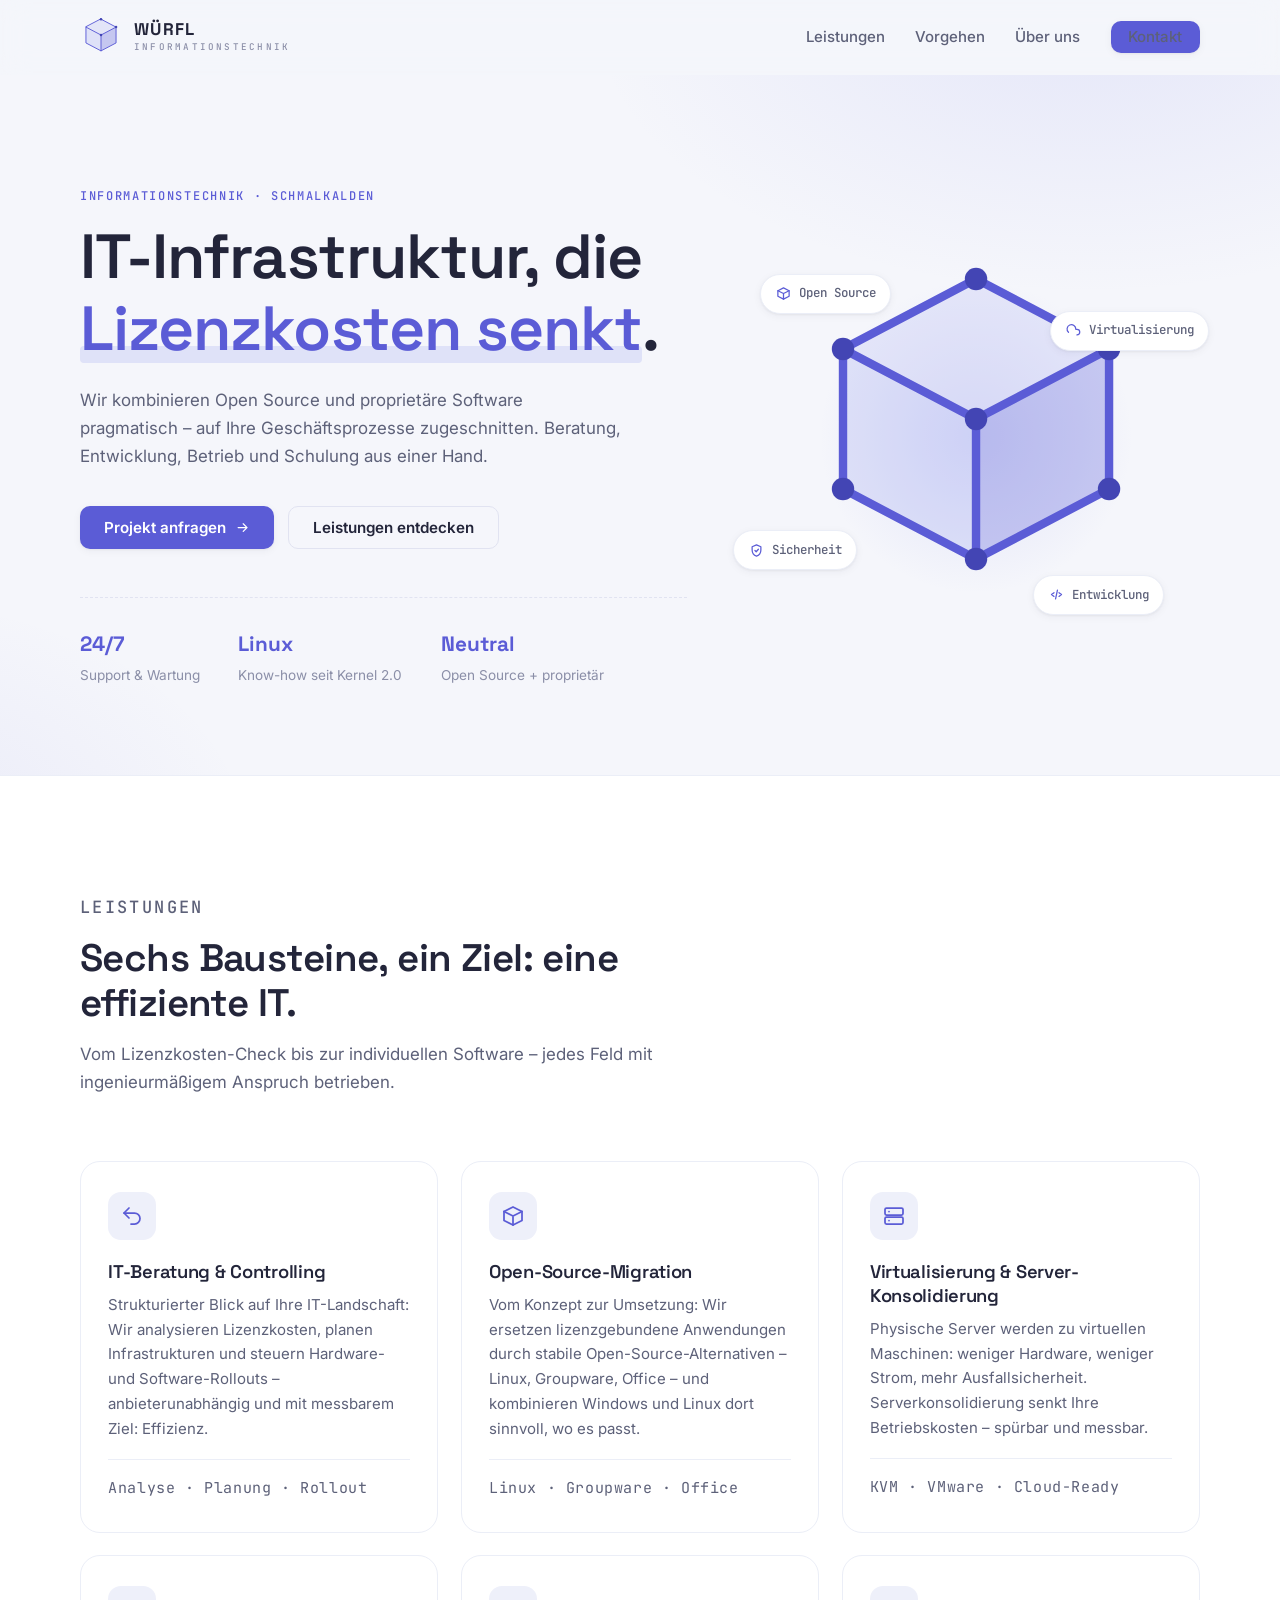
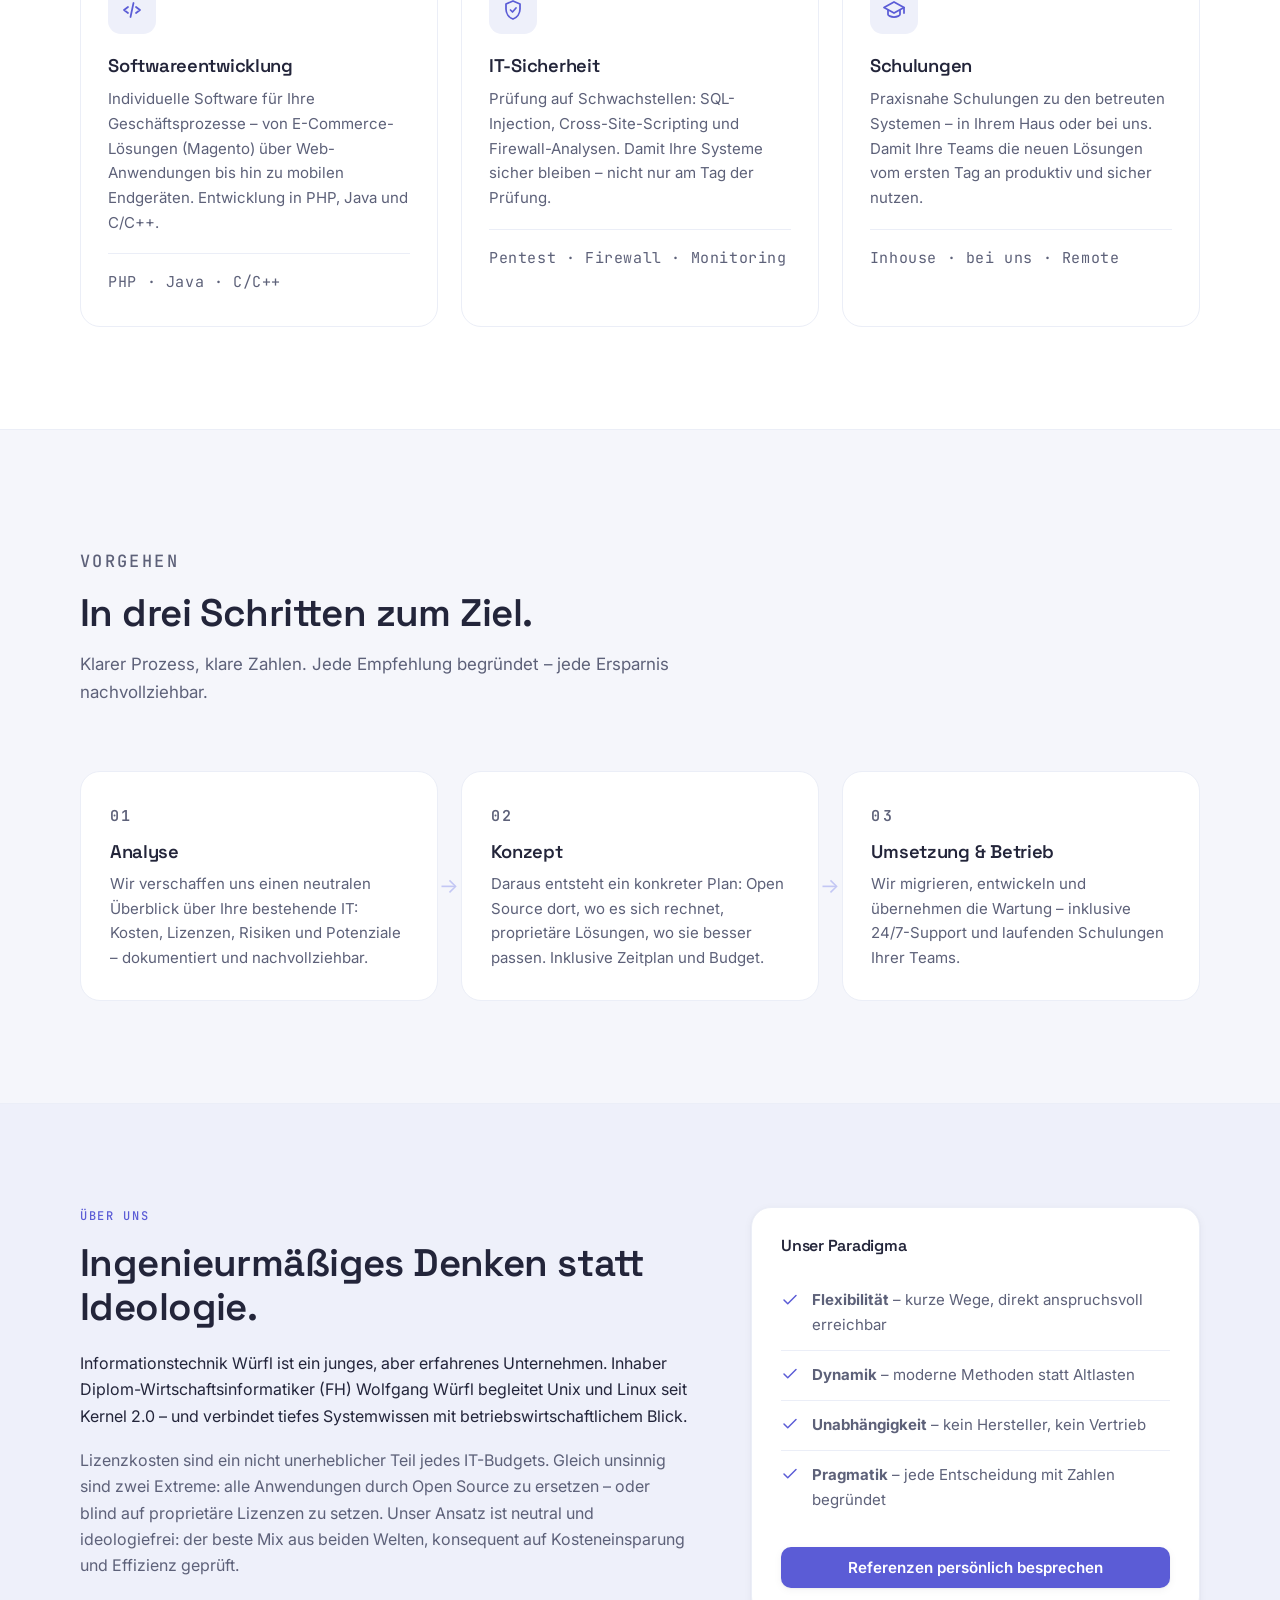
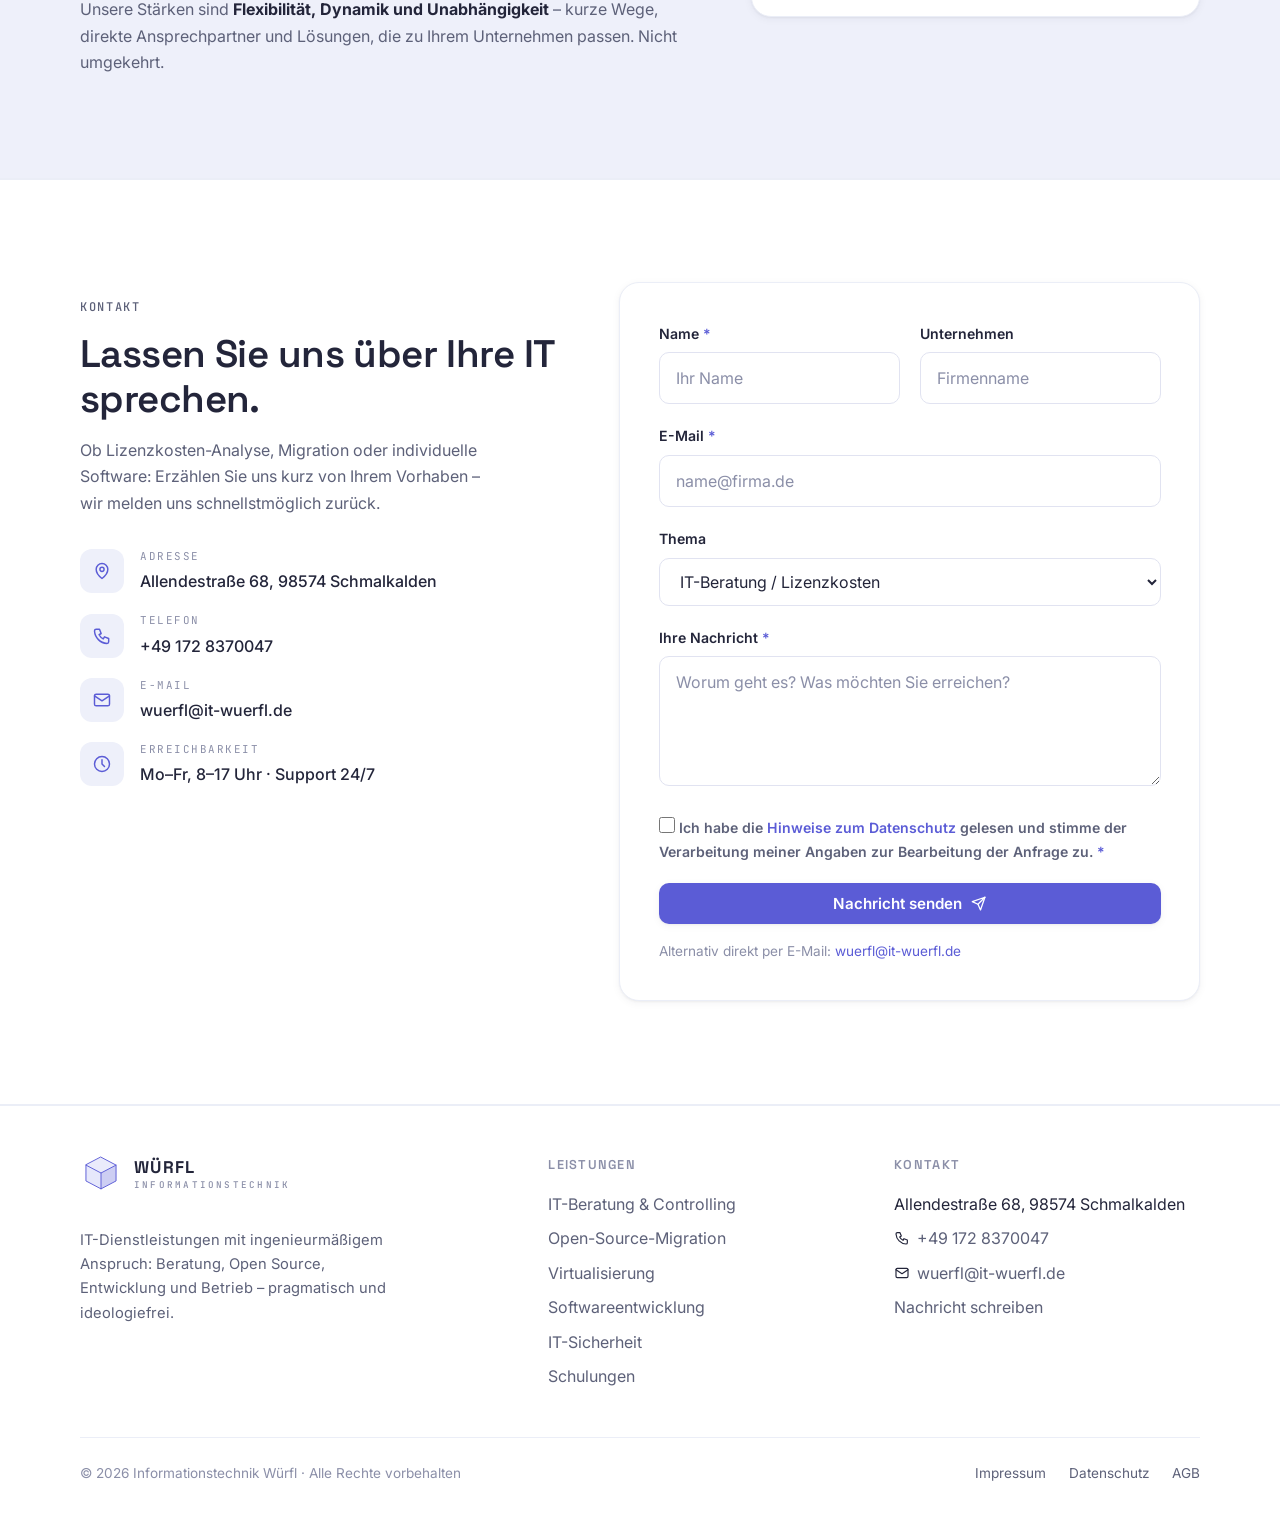
==== index.html @ f27db94e "small changes telephone, icons, title" ====
<!DOCTYPE html>
<html lang="de">
<head>
  <meta charset="UTF-8">
  <meta name="viewport" content="width=device-width, initial-scale=1">
  <title>Informationstechnik Würfl — IT-Dienstleistungen, Open Source &amp; Softwareentwicklung</title>
  <meta name="description" content="Informationstechnik Würfl: IT-Beratung, Open-Source-Migration, Virtualisierung, Softwareentwicklung, IT-Sicherheit und Schulungen. Lizenzkosten senken – pragmatisch und ideologiefrei.">
  <link rel="icon" type="image/svg+xml" href="assets/favicon.svg">
  <link rel="preconnect" href="https://fonts.googleapis.com">
  <link rel="preconnect" href="https://fonts.gstatic.com" crossorigin>
  <link href="https://fonts.googleapis.com/css2?family=Inter:wght@400;500;600;700&family=JetBrains+Mono:wght@500&family=Space+Grotesk:wght@500;600;700&display=swap" rel="stylesheet">
  <link rel="stylesheet" href="assets/tokens.css">
  <link rel="stylesheet" href="assets/base.css">
  <link rel="stylesheet" href="assets/site.css">
  <script src="assets/main.js" defer></script>
</head>
<body>
  <a class="skip" href="#main">Zum Inhalt springen</a>

  <!-- ===== Navigation ===== -->
  <header class="nav" id="top">
    <div class="container nav__inner">
      <a class="brand" href="#top" aria-label="Informationstechnik Würfl – zum Seitenanfang">
        <svg class="brand__mark" viewBox="0 0 100 106" role="img" aria-label="WÜRFL Logo: isometrischer Würfel">
          <path class="cube__face cube__face--top" d="M50 8 88 28 50 48 12 28Z"/>
          <path class="cube__face cube__face--left" d="M50 48 12 28 12 68 50 88Z"/>
          <path class="cube__face cube__face--right" d="M50 48 88 28 88 68 50 88Z"/>
          <path class="cube__line" d="M50 8 88 28 88 68 50 88 12 68 12 28Z M50 48V88 M12 28 50 48 88 28"/>
          <circle class="cube__dot" cx="50" cy="8" r="3.2"/>
          <circle class="cube__dot" cx="88" cy="28" r="3.2"/>
          <circle class="cube__dot" cx="50" cy="48" r="3.2"/>
        </svg>
        <span class="brand__text">WÜRFL<small>Informationstechnik</small></span>
      </a>

      <nav class="nav__links" id="nav-links" aria-label="Hauptnavigation">
        <a href="#leistungen">Leistungen</a>
        <a href="#vorgehen">Vorgehen</a>
        <a href="#ueber-uns">Über uns</a>
        <a class="btn btn--primary btn--sm" href="#kontakt">Kontakt</a>
      </nav>

      <button class="nav__burger" id="nav-burger" aria-expanded="false" aria-controls="nav-links" aria-label="Menü öffnen">
        <span></span>
      </button>
    </div>
  </header>

  <main id="main">
    <!-- ===== Hero ===== -->
    <section class="hero">
      <div class="container hero__grid">
        <div class="reveal">
          <p class="eyebrow">Informationstechnik · Schmalkalden</p>
          <h1>IT-Infrastruktur, die <span class="hl">Lizenzkosten&nbsp;senkt</span>.</h1>
          <p class="lead">
            Wir kombinieren Open Source und proprietäre Software pragmatisch –
            auf Ihre Geschäftsprozesse zugeschnitten. Beratung, Entwicklung,
            Betrieb und Schulung aus einer Hand.
          </p>
          <div class="hero__cta">
            <a class="btn btn--primary" href="#kontakt">
              Projekt anfragen
              <svg viewBox="0 0 24 24" fill="none" stroke="currentColor" stroke-width="2" stroke-linecap="round" stroke-linejoin="round" aria-hidden="true"><path d="M5 12h14M13 6l6 6-6 6"/></svg>
            </a>
            <a class="btn btn--ghost" href="#leistungen">Leistungen entdecken</a>
          </div>
          <ul class="hero__facts">
            <li>
              <strong>24/7</strong>
              <em>Support &amp; Wartung</em>
            </li>
            <li>
              <strong>Linux</strong>
              <em>Know-how seit Kernel 2.0</em>
            </li>
            <li>
              <strong>Neutral</strong>
              <em>Open Source + proprietär</em>
            </li>
          </ul>
        </div>

        <div class="hero__art reveal" aria-hidden="true">
          <svg class="cube" viewBox="0 0 100 106">
            <path class="cube__face cube__face--top" d="M50 8 88 28 50 48 12 28Z"/>
            <path class="cube__face cube__face--left" d="M50 48 12 28 12 68 50 88Z"/>
            <path class="cube__face cube__face--right" d="M50 48 88 28 88 68 50 88Z"/>
            <path class="cube__line" d="M50 8 88 28 88 68 50 88 12 68 12 28Z M50 48V88 M12 28 50 48 88 28"/>
            <circle class="cube__dot" cx="50" cy="8" r="3.2"/>
            <circle class="cube__dot" cx="88" cy="28" r="3.2"/>
            <circle class="cube__dot" cx="50" cy="48" r="3.2"/>
            <circle class="cube__dot" cx="12" cy="28" r="3.2"/>
            <circle class="cube__dot" cx="88" cy="68" r="3.2"/>
            <circle class="cube__dot" cx="50" cy="88" r="3.2"/>
            <circle class="cube__dot" cx="12" cy="68" r="3.2"/>
          </svg>
          <span class="chip chip--1">
            <svg viewBox="0 0 24 24" fill="none" stroke="currentColor" stroke-width="2" stroke-linecap="round" stroke-linejoin="round"><path d="M12 3 3 7.5v9L12 21l9-4.5v-9Z"/><path d="M12 12 3 7.5M12 12l9-4.5M12 12v9"/></svg>
            Open Source
          </span>
          <span class="chip chip--2">
            <svg viewBox="0 0 24 24" fill="none" stroke="currentColor" stroke-width="2" stroke-linecap="round" stroke-linejoin="round"><path d="M17.5 19a4.5 4.5 0 1 0 0-9h-1.8A7 7 0 1 0 4 14.9"/></svg>
            Virtualisierung
          </span>
          <span class="chip chip--3">
            <svg viewBox="0 0 24 24" fill="none" stroke="currentColor" stroke-width="2" stroke-linecap="round" stroke-linejoin="round"><path d="M12 3l7 3v5c0 4.5-3 8.5-7 10-4-1.5-7-5.5-7-10V6Z"/><path d="M9.5 12l2 2 3.5-4"/></svg>
            Sicherheit
          </span>
          <span class="chip chip--4">
            <svg viewBox="0 0 24 24" fill="none" stroke="currentColor" stroke-width="2" stroke-linecap="round" stroke-linejoin="round"><path d="M8 9l-4 3 4 3M16 9l4 3-4 3M13.5 5l-3 14"/></svg>
            Entwicklung
          </span>
        </div>
      </div>
    </section>

    <!-- ===== Leistungen ===== -->
    <section class="section section--tint" id="leistungen">
      <div class="container">
        <div class="section__head reveal">
          <p class="eyebrow">Leistungen</p>
          <h2>Sechs Bausteine, ein Ziel: eine effiziente IT.</h2>
          <p>Vom Lizenzkosten-Check bis zur individuellen Software – jedes Feld mit ingenieurmäßigem Anspruch betrieben.</p>
        </div>

        <div class="services__grid">
          <article class="card reveal">
            <div class="card__icon">
              <svg viewBox="0 0 24 24" fill="none" stroke="currentColor" stroke-width="1.75" stroke-linecap="round" stroke-linejoin="round" aria-hidden="true">
                <path d="M9 14 4 9l5-5"/><path d="M4 9h10.5a5.5 5.5 0 0 1 0 11H11"/>
              </svg>
            </div>
            <h3>IT-Beratung &amp; Controlling</h3>
            <p>Strukturierter Blick auf Ihre IT-Landschaft: Wir analysieren Lizenzkosten, planen Infrastrukturen und steuern Hardware- und Software-Rollouts – anbieterunabhängig und mit messbarem Ziel: Effizienz.</p>
            <p class="card__hint">Analyse · Planung · Rollout</p>
          </article>

          <article class="card reveal">
            <div class="card__icon">
              <svg viewBox="0 0 24 24" fill="none" stroke="currentColor" stroke-width="1.75" stroke-linecap="round" stroke-linejoin="round" aria-hidden="true">
                <path d="M12 3 3 7.5v9L12 21l9-4.5v-9Z"/><path d="M12 12 3 7.5M12 12l9-4.5M12 12v9"/>
              </svg>
            </div>
            <h3>Open-Source-Migration</h3>
            <p>Vom Konzept zur Umsetzung: Wir ersetzen lizenzgebundene Anwendungen durch stabile Open-Source-Alternativen – Linux, Groupware, Office – und kombinieren Windows und Linux dort sinnvoll, wo es passt.</p>
            <p class="card__hint">Linux · Groupware · Office</p>
          </article>

          <article class="card reveal">
            <div class="card__icon">
              <svg viewBox="0 0 24 24" fill="none" stroke="currentColor" stroke-width="1.75" stroke-linecap="round" stroke-linejoin="round" aria-hidden="true">
                <rect x="3" y="4" width="18" height="7" rx="1.5"/><rect x="3" y="13" width="18" height="7" rx="1.5"/>
                <path d="M7 7.5h.01M7 16.5h.01"/>
              </svg>
            </div>
            <h3>Virtualisierung &amp; Server-Konsolidierung</h3>
            <p>Physische Server werden zu virtuellen Maschinen: weniger Hardware, weniger Strom, mehr Ausfallsicherheit. Serverkonsolidierung senkt Ihre Betriebskosten – spürbar und messbar.</p>
            <p class="card__hint">KVM · VMware · Cloud-Ready</p>
          </article>

          <article class="card reveal">
            <div class="card__icon">
              <svg viewBox="0 0 24 24" fill="none" stroke="currentColor" stroke-width="1.75" stroke-linecap="round" stroke-linejoin="round" aria-hidden="true">
                <path d="M8 9 4 12l4 3M16 9l4 3-4 3M13.5 5l-3 14"/>
              </svg>
            </div>
            <h3>Softwareentwicklung</h3>
            <p>Individuelle Software für Ihre Geschäftsprozesse – von E-Commerce-Lösungen (Magento) über Web-Anwendungen bis hin zu mobilen Endgeräten. Entwicklung in PHP, Java und C/C++.</p>
            <p class="card__hint">PHP · Java · C/C++</p>
          </article>

          <article class="card reveal">
            <div class="card__icon">
              <svg viewBox="0 0 24 24" fill="none" stroke="currentColor" stroke-width="1.75" stroke-linecap="round" stroke-linejoin="round" aria-hidden="true">
                <path d="M12 3l7 3v5c0 4.5-3 8.5-7 10-4-1.5-7-5.5-7-10V6Z"/><path d="M9.5 12l2 2 3.5-4"/>
              </svg>
            </div>
            <h3>IT-Sicherheit</h3>
            <p>Prüfung auf Schwachstellen: SQL-Injection, Cross-Site-Scripting und Firewall-Analysen. Damit Ihre Systeme sicher bleiben – nicht nur am Tag der Prüfung.</p>
            <p class="card__hint">Pentest · Firewall · Monitoring</p>
          </article>

          <article class="card reveal">
            <div class="card__icon">
              <svg viewBox="0 0 24 24" fill="none" stroke="currentColor" stroke-width="1.75" stroke-linecap="round" stroke-linejoin="round" aria-hidden="true">
                <path d="M22 9.5 12 4 2 9.5l10 5.5 10-5.5Z"/><path d="M6 12v4.5c0 1 2.7 2.5 6 2.5s6-1.5 6-2.5V12"/><path d="M22 9.5V15"/>
              </svg>
            </div>
            <h3>Schulungen</h3>
            <p>Praxisnahe Schulungen zu den betreuten Systemen – in Ihrem Haus oder bei uns. Damit Ihre Teams die neuen Lösungen vom ersten Tag an produktiv und sicher nutzen.</p>
            <p class="card__hint">Inhouse · bei uns · Remote</p>
          </article>
        </div>
      </div>
    </section>

    <!-- ===== Vorgehen ===== -->
    <section class="section" id="vorgehen">
      <div class="container">
        <div class="section__head reveal">
          <p class="eyebrow">Vorgehen</p>
          <h2>In drei Schritten zum Ziel.</h2>
          <p>Klarer Prozess, klare Zahlen. Jede Empfehlung begründet – jede Ersparnis nachvollziehbar.</p>
        </div>

        <div class="steps">
          <article class="step reveal">
            <p class="step__num">01</p>
            <h3>Analyse</h3>
            <p>Wir verschaffen uns einen neutralen Überblick über Ihre bestehende IT: Kosten, Lizenzen, Risiken und Potenziale – dokumentiert und nachvollziehbar.</p>
          </article>
          <article class="step reveal">
            <p class="step__num">02</p>
            <h3>Konzept</h3>
            <p>Daraus entsteht ein konkreter Plan: Open Source dort, wo es sich rechnet, proprietäre Lösungen, wo sie besser passen. Inklusive Zeitplan und Budget.</p>
          </article>
          <article class="step reveal">
            <p class="step__num">03</p>
            <h3>Umsetzung &amp; Betrieb</h3>
            <p>Wir migrieren, entwickeln und übernehmen die Wartung – inklusive 24/7-Support und laufenden Schulungen Ihrer Teams.</p>
          </article>
        </div>
      </div>
    </section>

    <!-- ===== Über uns ===== -->
    <section class="section section--wash" id="ueber-uns">
      <div class="container">
        <div class="about__grid">
          <div class="about__text reveal">
            <p class="eyebrow">Über uns</p>
            <h2>Ingenieurmäßiges Denken statt Ideologie.</h2>
            <p style="margin-top:1.3rem">
              Informationstechnik Würfl ist ein junges, aber erfahrenes Unternehmen.
              Inhaber Diplom-Wirtschaftsinformatiker (FH) Wolfgang Würfl begleitet
              Unix und Linux seit Kernel 2.0 – und verbindet tiefes Systemwissen mit
              betriebswirtschaftlichem Blick.
            </p>
            <p>
              Lizenzkosten sind ein nicht unerheblicher Teil jedes IT-Budgets.
              Gleich unsinnig sind zwei Extreme: alle Anwendungen durch Open Source
              zu ersetzen – oder blind auf proprietäre Lizenzen zu setzen.
              Unser Ansatz ist neutral und ideologiefrei: der beste Mix aus beiden
              Welten, konsequent auf Kosteneinsparung und Effizienz geprüft.
            </p>
            <p>
              Unsere Stärken sind <strong>Flexibilität, Dynamik und Unabhängigkeit</strong> –
              kurze Wege, direkte Ansprechpartner und Lösungen, die zu Ihrem
              Unternehmen passen. Nicht umgekehrt.
            </p>
          </div>

          <aside class="about__card reveal" aria-label="Unsere Stärken">
            <h3>Unser Paradigma</h3>
            <ul class="about__list">
              <li>
                <svg viewBox="0 0 24 24" fill="none" stroke="currentColor" stroke-width="2" stroke-linecap="round" stroke-linejoin="round" aria-hidden="true"><path d="M20 6 9 17l-5-5"/></svg>
                <span><strong>Flexibilität</strong> – kurze Wege, direkt anspruchsvoll erreichbar</span>
              </li>
              <li>
                <svg viewBox="0 0 24 24" fill="none" stroke="currentColor" stroke-width="2" stroke-linecap="round" stroke-linejoin="round" aria-hidden="true"><path d="M20 6 9 17l-5-5"/></svg>
                <span><strong>Dynamik</strong> – moderne Methoden statt Altlasten</span>
              </li>
              <li>
                <svg viewBox="0 0 24 24" fill="none" stroke="currentColor" stroke-width="2" stroke-linecap="round" stroke-linejoin="round" aria-hidden="true"><path d="M20 6 9 17l-5-5"/></svg>
                <span><strong>Unabhängigkeit</strong> – kein Hersteller, kein Vertrieb</span>
              </li>
              <li>
                <svg viewBox="0 0 24 24" fill="none" stroke="currentColor" stroke-width="2" stroke-linecap="round" stroke-linejoin="round" aria-hidden="true"><path d="M20 6 9 17l-5-5"/></svg>
                <span><strong>Pragmatik</strong> – jede Entscheidung mit Zahlen begründet</span>
              </li>
            </ul>
            <a class="btn btn--primary" href="#kontakt">Referenzen persönlich besprechen</a>
          </aside>
        </div>
      </div>
    </section>

    <!-- ===== Kontakt ===== -->
    <section class="section section--tint" id="kontakt">
      <div class="container">
        <div class="contact__grid">
          <div class="contact__info reveal">
            <p class="eyebrow">Kontakt</p>
            <h2>Lassen Sie uns über Ihre IT sprechen.</h2>
            <p>
              Ob Lizenzkosten-Analyse, Migration oder individuelle Software:
              Erzählen Sie uns kurz von Ihrem Vorhaben – wir melden uns
              schnellstmöglich zurück.
            </p>
            <ul class="contact__list">
              <li class="contact__item">
                <span class="ico">
                  <svg viewBox="0 0 24 24" fill="none" stroke="currentColor" stroke-width="1.75" stroke-linecap="round" stroke-linejoin="round" aria-hidden="true">
                    <path d="M12 21s7-5.1 7-11a7 7 0 1 0-14 0c0 5.9 7 11 7 11Z"/><circle cx="12" cy="10" r="2.5"/>
                  </svg>
                </span>
                <div>
                  <small>Adresse</small>
                  <span class="txt">Allendestraße 68, 98574 Schmalkalden</span>
                </div>
              </li>
              <li class="contact__item">
                <span class="ico">
                  <svg viewBox="0 0 24 24" fill="none" stroke="currentColor" stroke-width="1.75" stroke-linecap="round" stroke-linejoin="round" aria-hidden="true">
                    <path d="M5 4h4l2 5-2.5 1.5a12 12 0 0 0 5 5L15 13l5 2v4a2 2 0 0 1-2 2A16 16 0 0 1 3 6a2 2 0 0 1 2-2Z"/>
                  </svg>
                </span>
                <div>
                  <small>Telefon</small>
                  <a href="tel:+491728370047">+49 172 8370047</a>
                </div>
              </li>
              <li class="contact__item">
                <span class="ico">
                  <svg viewBox="0 0 24 24" fill="none" stroke="currentColor" stroke-width="1.75" stroke-linecap="round" stroke-linejoin="round" aria-hidden="true">
                    <rect x="3" y="5" width="18" height="14" rx="2"/><path d="m3 7 9 6 9-6"/>
                  </svg>
                </span>
                <div>
                  <small>E-Mail</small>
                  <a href="mailto:wuerfl@it-wuerfl.de">wuerfl@it-wuerfl.de</a>
                </div>
              </li>
              <li class="contact__item">
                <span class="ico">
                  <svg viewBox="0 0 24 24" fill="none" stroke="currentColor" stroke-width="1.75" stroke-linecap="round" stroke-linejoin="round" aria-hidden="true">
                    <circle cx="12" cy="12" r="9"/><path d="M12 7v5l3 3"/>
                  </svg>
                </span>
                <div>
                  <small>Erreichbarkeit</small>
                  <span class="txt">Mo–Fr, 8–17 Uhr · Support 24/7</span>
                </div>
              </li>
            </ul>
          </div>

          <form class="contact__form reveal" id="contact-form" novalidate>
            <div class="form-status" id="form-status" role="status"></div>
            <div class="field-row">
              <div class="field">
                <label for="cf-name">Name <span class="req" aria-hidden="true">*</span></label>
                <input id="cf-name" name="name" type="text" placeholder="Ihr Name" required>
              </div>
              <div class="field">
                <label for="cf-company">Unternehmen</label>
                <input id="cf-company" name="company" type="text" placeholder="Firmenname">
              </div>
            </div>
            <div class="field">
              <label for="cf-email">E-Mail <span class="req" aria-hidden="true">*</span></label>
              <input id="cf-email" name="email" type="email" placeholder="name@firma.de" required>
            </div>
            <div class="field">
              <label for="cf-topic">Thema</label>
              <select id="cf-topic" name="topic">
                <option value="beratung">IT-Beratung / Lizenzkosten</option>
                <option value="migration">Open-Source-Migration</option>
                <option value="virtualisierung">Virtualisierung / Server-Konsolidierung</option>
                <option value="entwicklung">Softwareentwicklung</option>
                <option value="sicherheit">IT-Sicherheit</option>
                <option value="schulung">Schulung</option>
                <option value="sonstiges">Sonstiges</option>
              </select>
            </div>
            <div class="field">
              <label for="cf-message">Ihre Nachricht <span class="req" aria-hidden="true">*</span></label>
              <textarea id="cf-message" name="message" placeholder="Worum geht es? Was möchten Sie erreichen?" required></textarea>
            </div>
            <div class="field">
              <label class="check">
                <input id="cf-ds" type="checkbox" required>
                <span>Ich habe die <a href="datenschutz.html">Hinweise zum Datenschutz</a> gelesen und stimme der Verarbeitung meiner Angaben zur Bearbeitung der Anfrage zu. <span class="req" aria-hidden="true">*</span></span>
              </label>
            </div>
            <button class="btn btn--primary" type="submit" style="width:100%;justify-content:center">
              Nachricht senden
              <svg viewBox="0 0 24 24" fill="none" stroke="currentColor" stroke-width="2" stroke-linecap="round" stroke-linejoin="round" aria-hidden="true"><path d="m22 2-7 20-4-9-9-4Z"/><path d="M22 2 11 13"/></svg>
            </button>
            <p class="form-note">
              Alternativ direkt per E-Mail: <a href="mailto:wuerfl@it-wuerfl.de">wuerfl@it-wuerfl.de</a>
            </p>
          </form>
        </div>
      </div>
    </section>
  </main>

  <!-- ===== Footer ===== -->
  <footer class="footer">
    <div class="container">
      <div class="footer__grid">
        <div>
          <a class="brand" href="#top" style="margin-bottom:1rem">
            <svg class="brand__mark" viewBox="0 0 100 106" aria-hidden="true">
              <path class="cube__face cube__face--top" d="M50 8 88 28 50 48 12 28Z"/>
              <path class="cube__face cube__face--left" d="M50 48 12 28 12 68 50 88Z"/>
              <path class="cube__face cube__face--right" d="M50 48 88 28 88 68 50 88Z"/>
              <path class="cube__line" d="M50 8 88 28 88 68 50 88 12 68 12 28Z M50 48V88 M12 28 50 48 88 28"/>
            </svg>
            <span class="brand__text">WÜRFL<small>Informationstechnik</small></span>
          </a>
          <p style="margin-top:1rem;max-width:20rem">
            IT-Dienstleistungen mit ingenieurmäßigem Anspruch:
            Beratung, Open Source, Entwicklung und Betrieb –
            pragmatisch und ideologiefrei.
          </p>
        </div>
        <div>
          <h4>Leistungen</h4>
          <ul class="footer__list">
            <li><a href="#leistungen">IT-Beratung &amp; Controlling</a></li>
            <li><a href="#leistungen">Open-Source-Migration</a></li>
            <li><a href="#leistungen">Virtualisierung</a></li>
            <li><a href="#leistungen">Softwareentwicklung</a></li>
            <li><a href="#leistungen">IT-Sicherheit</a></li>
            <li><a href="#leistungen">Schulungen</a></li>
          </ul>
        </div>
        <div>
          <h4>Kontakt</h4>
          <ul class="footer__list">
            <li>Allendestraße 68, 98574 Schmalkalden</li>
            <li><svg class="ic" viewBox="0 0 24 24" fill="none" stroke="currentColor" stroke-width="1.75" stroke-linecap="round" stroke-linejoin="round" aria-hidden="true"><path d="M5 4h4l2 5-2.5 1.5a12 12 0 0 0 5 5L15 13l5 2v4a2 2 0 0 1-2 2A16 16 0 0 1 3 6a2 2 0 0 1 2-2Z"/></svg><a href="tel:+491728370047">+49 172 8370047</a></li>
            <li><svg class="ic" viewBox="0 0 24 24" fill="none" stroke="currentColor" stroke-width="1.75" stroke-linecap="round" stroke-linejoin="round" aria-hidden="true"><rect x="3" y="5" width="18" height="14" rx="2"/><path d="m3 7 9 6 9-6"/></svg><a href="mailto:wuerfl@it-wuerfl.de">wuerfl@it-wuerfl.de</a></li>
            <li><a href="#kontakt">Nachricht schreiben</a></li>
          </ul>
        </div>
      </div>
      <div class="footer__bottom">
        <span>© 2026 Informationstechnik Würfl · Alle Rechte vorbehalten</span>
        <nav class="footer__legal" aria-label="Rechtliches">
          <a href="impressum.html">Impressum</a>
          <a href="datenschutz.html">Datenschutz</a>
          <a href="agb.html">AGB</a>
        </nav>
      </div>
    </div>
  </footer>
</body>
</html>
---- assets/tokens.css ----
/* tokens.css — Design-Tokens für it-wuerfl.de */

:root {
  /* Typografie */
  --font-display: "Space Grotesk", "Inter", system-ui, sans-serif;
  --font-body: "Inter", system-ui, -apple-system, sans-serif;
  --font-mono: "JetBrains Mono", ui-monospace, "SFMono-Regular", monospace;

  /* Fläche */
  --bg: #f5f6fb;
  --surface: #ffffff;
  --lav-wash: #eef0fa;
  --lav-soft: #dfe2f8;

  /* Text */
  --ink: #23253a;
  --ink-soft: #5d6179;
  --ink-faint: #8b8fa8;

  /* Linie */
  --line: #e1e3f1;
  --line-soft: #ebeef7;

  /* Marke */
  --primary: #5b5cd6;
  --primary-deep: #4345b4;
  --lavender: #8f95ec;
  --lavender-soft: #c3c7f4;

  /* Effekte */
  --shadow-sm: 0 1px 2px rgba(35, 37, 58, 0.05), 0 2px 8px rgba(35, 37, 58, 0.05);
  --shadow-md: 0 2px 6px rgba(35, 37, 58, 0.05), 0 12px 32px rgba(67, 69, 180, 0.10);
  --shadow-lg: 0 4px 12px rgba(35, 37, 58, 0.06), 0 24px 64px rgba(67, 69, 180, 0.14);

  /* Form */
  --radius: 14px;
  --radius-lg: 20px;
  --container: 1120px;
}
---- assets/base.css ----
/* base.css — Reset, Typografie, Bausteine */

*,
*::before,
*::after {
  box-sizing: border-box;
}

* {
  margin: 0;
}

html {
  scroll-behavior: smooth;
  scroll-padding-top: 84px;
  -webkit-text-size-adjust: 100%;
}

body {
  font-family: var(--font-body);
  font-size: 1rem;
  line-height: 1.65;
  color: var(--ink);
  background: var(--bg);
  -webkit-font-smoothing: antialiased;
}

img,
svg,
video {
  display: block;
  max-width: 100%;
}

.ic {
  display: inline-block;
  width: 1em;
  height: 1em;
  vertical-align: -0.125em;
  margin-right: 0.4em;
}

a {
  color: var(--primary);
  text-decoration: none;
}

a:hover {
  color: var(--primary-deep);
}

ul,
ol {
  padding: 0;
  list-style: none;
}

button {
  font: inherit;
  color: inherit;
  background: none;
  border: 0;
  cursor: pointer;
}

input,
select,
textarea {
  font: inherit;
  color: inherit;
}

::selection {
  background: var(--lav-soft);
  color: var(--ink);
}

:focus-visible {
  outline: 2px solid var(--primary);
  outline-offset: 3px;
  border-radius: 4px;
}

/* Layout */

.container {
  width: min(var(--container), 100% - 3rem);
  margin-inline: auto;
}

.section {
  padding-block: clamp(4rem, 8vw, 6.5rem);
}

.section--tint {
  background: var(--surface);
  border-block: 1px solid var(--line-soft);
}

.section--wash {
  background: var(--lav-wash);
  border-block: 1px solid var(--line-soft);
}

.section__head {
  max-width: 40rem;
  margin-bottom: clamp(2.5rem, 5vw, 4rem);
}

.section__head--center {
  margin-inline: auto;
  text-align: center;
}

.eyebrow {
  font-family: var(--font-mono);
  font-size: 0.75rem;
  font-weight: 500;
  letter-spacing: 0.14em;
  text-transform: uppercase;
  color: var(--primary);
  margin-bottom: 0.9rem;
}

h1,
h2,
h3 {
  font-family: var(--font-display);
  font-weight: 600;
  line-height: 1.15;
  letter-spacing: -0.015em;
}

h1 {
  font-size: clamp(2.5rem, 5.5vw, 3.9rem);
}

h2 {
  font-size: clamp(1.7rem, 3.4vw, 2.4rem);
}

h3 {
  font-size: 1.15rem;
  line-height: 1.3;
}

.section__head p,
.lead {
  color: var(--ink-soft);
  font-size: 1.06rem;
}

.section__head p {
  margin-top: 1rem;
}

/* Buttons */

.btn {
  display: inline-flex;
  align-items: center;
  gap: 0.55rem;
  padding: 0.8rem 1.5rem;
  border-radius: 10px;
  font-weight: 600;
  font-size: 0.95rem;
  line-height: 1;
  transition: transform 0.15s ease, box-shadow 0.15s ease, background 0.15s ease, color 0.15s ease;
}

.btn svg {
  width: 1em;
  height: 1em;
}

.btn--primary {
  background: var(--primary);
  color: #fff;
  box-shadow: var(--shadow-sm);
}

.btn--primary:hover {
  background: var(--primary-deep);
  color: #fff;
  transform: translateY(-1px);
  box-shadow: var(--shadow-md);
}

.btn--ghost {
  background: transparent;
  color: var(--ink);
  border: 1px solid var(--line);
}

.btn--ghost:hover {
  border-color: var(--lavender-soft);
  background: var(--surface);
  transform: translateY(-1px);
}

.btn--sm {
  padding: 0.55rem 1.1rem;
  font-size: 0.88rem;
}

/* Footer */

.footer {
  background: var(--surface);
  border-top: 1px solid var(--line-soft);
  padding-block: 3rem 2rem;
}

.footer__grid {
  display: grid;
  grid-template-columns: 1.4fr 1fr 1fr;
  gap: 2.5rem;
  margin-bottom: 2.5rem;
}

.footer h4 {
  font-family: var(--font-display);
  font-size: 0.8rem;
  font-weight: 600;
  letter-spacing: 0.1em;
  text-transform: uppercase;
  color: var(--ink-faint);
  margin-bottom: 1rem;
}

.footer p {
  color: var(--ink-soft);
  font-size: 0.92rem;
}

.footer a {
  color: var(--ink-soft);
}

.footer a:hover {
  color: var(--primary);
}

.footer__list li {
  margin-bottom: 0.5rem;
}

.footer__bottom {
  display: flex;
  flex-wrap: wrap;
  gap: 1rem;
  justify-content: space-between;
  align-items: center;
  border-top: 1px solid var(--line-soft);
  padding-top: 1.5rem;
  font-size: 0.85rem;
  color: var(--ink-faint);
}

.footer__legal {
  display: flex;
  gap: 1.4rem;
}

/* Formular */

.field {
  margin-bottom: 1.25rem;
}

.field label {
  display: block;
  font-size: 0.88rem;
  font-weight: 600;
  margin-bottom: 0.45rem;
}

.field label .req {
  color: var(--primary);
}

.field input,
.field select,
.field textarea {
  width: 100%;
  padding: 0.75rem 1rem;
  border: 1px solid var(--line);
  border-radius: 10px;
  background: var(--surface);
  transition: border-color 0.15s ease, box-shadow 0.15s ease;
}

.field input::placeholder,
.field textarea::placeholder {
  color: var(--ink-faint);
}

.field input:focus,
.field select:focus,
.field textarea:focus {
  outline: none;
  border-color: var(--lavender);
  box-shadow: 0 0 0 3px rgba(143, 149, 236, 0.18);
}

.field textarea {
  min-height: 130px;
  resize: vertical;
}

.field-row {
  display: grid;
  grid-template-columns: 1fr 1fr;
  gap: 1.25rem;
}

.check {
  display: flex;
  gap: 0.7rem;
  align-items: flex-start;
  font-size: 0.88rem;
  color: var(--ink-soft);
}

.check input {
  margin-top: 0.25rem;
  accent-color: var(--primary);
  width: 1rem;
  height: 1rem;
}

.form-note {
  font-size: 0.85rem;
  color: var(--ink-faint);
  margin-top: 1rem;
}

.form-status {
  display: none;
  padding: 0.9rem 1.1rem;
  border-radius: 10px;
  font-size: 0.92rem;
  margin-bottom: 1.25rem;
}

.form-status--ok {
  display: block;
  background: var(--lav-wash);
  border: 1px solid var(--lav-soft);
  color: var(--primary-deep);
}

/* Skip-Link */

.skip {
  position: absolute;
  left: -999px;
  top: 0;
  z-index: 100;
  background: var(--primary);
  color: #fff;
  padding: 0.6rem 1rem;
  border-radius: 0 0 10px 0;
  font-weight: 600;
}

.skip:focus {
  left: 0;
}

/* Bewegung reduzieren */

@media (prefers-reduced-motion: reduce) {
  html {
    scroll-behavior: auto;
  }

  *,
  *::before,
  *::after {
    animation-duration: 0.01ms !important;
    animation-iteration-count: 1 !important;
    transition-duration: 0.01ms !important;
  }
}
---- assets/site.css ----
/* site.css — One-Pager (Startseite) */

/* ---------- Navigation ---------- */

.nav {
  position: sticky;
  top: 0;
  z-index: 50;
  background: rgba(245, 246, 251, 0.82);
  -webkit-backdrop-filter: blur(14px);
  backdrop-filter: blur(14px);
  border-bottom: 1px solid transparent;
  transition: border-color 0.2s ease, box-shadow 0.2s ease;
}

.nav--scrolled {
  border-bottom-color: var(--line-soft);
  box-shadow: var(--shadow-sm);
}

.nav__inner {
  display: flex;
  align-items: center;
  justify-content: space-between;
  gap: 2rem;
  height: 74px;
}

.brand {
  display: inline-flex;
  align-items: center;
  gap: 0.75rem;
}

.brand:hover {
  color: var(--ink);
}

.brand__mark {
  width: 42px;
  height: 42px;
  flex: none;
}

.brand__text {
  display: flex;
  flex-direction: column;
  line-height: 1.05;
  font-family: var(--font-display);
  font-weight: 700;
  font-size: 1.06rem;
  letter-spacing: 0.08em;
  color: var(--ink);
}

.brand__text small {
  font-family: var(--font-mono);
  font-weight: 500;
  font-size: 0.58rem;
  letter-spacing: 0.24em;
  text-transform: uppercase;
  color: var(--ink-faint);
  margin-top: 0.3rem;
}

.nav__links {
  display: flex;
  align-items: center;
  gap: 1.9rem;
}

.nav__links > a {
  font-size: 0.94rem;
  font-weight: 500;
  color: var(--ink-soft);
  transition: color 0.15s ease;
}

.nav__links > a:hover {
  color: var(--ink);
}

.nav__burger {
  display: none;
  width: 42px;
  height: 42px;
  border-radius: 10px;
  border: 1px solid var(--line);
  background: var(--surface);
  position: relative;
}

.nav__burger span,
.nav__burger span::before,
.nav__burger span::after {
  content: "";
  position: absolute;
  left: 50%;
  width: 18px;
  height: 2px;
  border-radius: 2px;
  background: var(--ink);
  transform: translateX(-50%);
  transition: transform 0.2s ease, opacity 0.2s ease;
}

.nav__burger span {
  top: 50%;
  margin-top: -1px;
}

.nav__burger span::before {
  top: -6px;
}

.nav__burger span::after {
  top: 6px;
}

.nav__burger[aria-expanded="true"] span {
  background: transparent;
}

.nav__burger[aria-expanded="true"] span::before {
  transform: translateX(-50%) translateY(-5px) rotate(45deg);
}

.nav__burger[aria-expanded="true"] span::after {
  transform: translateX(-50%) translateY(5px) rotate(-45deg);
}

/* ---------- Hero ---------- */

.hero {
  position: relative;
  overflow: hidden;
  padding: clamp(4rem, 9vw, 7rem) 0 clamp(3.5rem, 7vw, 5.5rem);
  background:
    radial-gradient(52rem 30rem at 85% -10%, rgba(143, 149, 236, 0.16), transparent 60%),
    radial-gradient(40rem 26rem at -10% 110%, rgba(91, 92, 214, 0.08), transparent 60%);
}

.hero__grid {
  display: grid;
  grid-template-columns: 1.15fr 0.85fr;
  gap: clamp(2.5rem, 5vw, 4.5rem);
  align-items: center;
}

.hero h1 .hl {
  color: var(--primary);
  position: relative;
  white-space: nowrap;
}

.hero h1 .hl::after {
  content: "";
  position: absolute;
  left: 0;
  right: 0;
  bottom: 0.08em;
  height: 0.28em;
  background: var(--lav-soft);
  z-index: -1;
  border-radius: 4px;
}

.hero .lead {
  margin-top: 1.4rem;
  max-width: 34rem;
}

.hero__cta {
  display: flex;
  flex-wrap: wrap;
  gap: 0.9rem;
  margin-top: 2.2rem;
}

.hero__facts {
  display: flex;
  flex-wrap: wrap;
  gap: 2.4rem;
  margin-top: 3rem;
  padding-top: 1.8rem;
  border-top: 1px dashed var(--line);
}

.hero__facts li {
  display: flex;
  flex-direction: column;
  gap: 0.2rem;
}

.hero__facts strong {
  font-family: var(--font-display);
  font-size: 1.3rem;
  font-weight: 700;
  color: var(--primary);
}

.hero__facts em {
  font-style: normal;
  font-size: 0.85rem;
  color: var(--ink-faint);
}

/* Hero-Grafik */

.hero__art {
  position: relative;
  display: grid;
  place-items: center;
  min-height: 340px;
}

.hero__art::before {
  content: "";
  position: absolute;
  width: 340px;
  height: 340px;
  border-radius: 50%;
  background: radial-gradient(circle, rgba(143, 149, 236, 0.22), transparent 65%);
}

.cube {
  width: min(360px, 78%);
  position: relative;
}

.cube__line {
  fill: none;
  stroke: var(--primary);
  stroke-width: 2.4;
  stroke-linejoin: round;
  stroke-linecap: round;
}

.cube__face--top {
  fill: rgba(195, 199, 244, 0.35);
}

.cube__face--left {
  fill: rgba(143, 149, 236, 0.22);
}

.cube__face--right {
  fill: rgba(91, 92, 214, 0.30);
}

.cube__dot {
  fill: var(--primary-deep);
}

.chip {
  position: absolute;
  display: inline-flex;
  align-items: center;
  gap: 0.5rem;
  padding: 0.55rem 0.9rem;
  border-radius: 999px;
  background: var(--surface);
  border: 1px solid var(--line-soft);
  box-shadow: var(--shadow-sm);
  font-family: var(--font-mono);
  font-size: 0.78rem;
  font-weight: 500;
  color: var(--ink-soft);
  white-space: nowrap;
  animation: chip-float 7s ease-in-out infinite;
}

.chip svg {
  width: 15px;
  height: 15px;
  color: var(--primary);
}

.chip--1 { top: 6%; left: 2%; }
.chip--2 { top: 16%; right: -2%; animation-delay: 1.6s; }
.chip--3 { bottom: 14%; left: -4%; animation-delay: 3.1s; }
.chip--4 { bottom: 2%; right: 8%; animation-delay: 4.4s; }

@keyframes chip-float {
  0%,
  100% {
    transform: translateY(0);
  }
  50% {
    transform: translateY(-9px);
  }
}

/* ---------- Leistungen ---------- */

.services__grid {
  display: grid;
  grid-template-columns: repeat(3, 1fr);
  gap: 1.4rem;
}

.card {
  background: var(--surface);
  border: 1px solid var(--line-soft);
  border-radius: var(--radius-lg);
  padding: 1.9rem 1.7rem;
  transition: transform 0.2s ease, box-shadow 0.2s ease, border-color 0.2s ease;
}

.card:hover {
  transform: translateY(-4px);
  box-shadow: var(--shadow-md);
  border-color: var(--lav-soft);
}

.card__icon {
  width: 48px;
  height: 48px;
  border-radius: 13px;
  background: var(--lav-wash);
  color: var(--primary);
  display: grid;
  place-items: center;
  margin-bottom: 1.25rem;
}

.card__icon svg {
  width: 24px;
  height: 24px;
}

.card h3 {
  margin-bottom: 0.55rem;
}

.card p {
  color: var(--ink-soft);
  font-size: 0.94rem;
}

.card__hint {
  margin-top: 1.1rem;
  padding-top: 1rem;
  border-top: 1px solid var(--line-soft);
  font-family: var(--font-mono);
  font-size: 0.72rem;
  letter-spacing: 0.04em;
  color: var(--ink-faint);
}

/* ---------- Vorgehen ---------- */

.steps {
  display: grid;
  grid-template-columns: repeat(3, 1fr);
  gap: 1.4rem;
  counter-reset: step;
}

.step {
  position: relative;
  background: var(--surface);
  border: 1px solid var(--line-soft);
  border-radius: var(--radius-lg);
  padding: 2rem 1.8rem 1.8rem;
}

.step__num {
  font-family: var(--font-mono);
  font-size: 0.78rem;
  font-weight: 600;
  letter-spacing: 0.16em;
  color: var(--primary);
}

.step h3 {
  margin: 0.7rem 0 0.5rem;
}

.step p {
  color: var(--ink-soft);
  font-size: 0.94rem;
}

.step:not(:last-child)::after {
  content: "→";
  position: absolute;
  top: 50%;
  right: -1.35rem;
  transform: translateY(-50%);
  color: var(--lavender-soft);
  font-size: 1.3rem;
}

/* ---------- Über uns ---------- */

.about__grid {
  display: grid;
  grid-template-columns: 1.15fr 0.85fr;
  gap: clamp(2.5rem, 5vw, 4.5rem);
  align-items: start;
}

.about__text p + p {
  margin-top: 1.1rem;
  color: var(--ink-soft);
}

.about__text strong {
  color: var(--ink);
}

.about__card {
  background: var(--surface);
  border: 1px solid var(--line-soft);
  border-radius: var(--radius-lg);
  padding: 1.8rem;
  box-shadow: var(--shadow-sm);
}

.about__card h3 {
  font-size: 1rem;
  margin-bottom: 1.2rem;
}

.about__list li {
  display: flex;
  gap: 0.8rem;
  align-items: flex-start;
  padding-block: 0.75rem;
  font-size: 0.94rem;
  color: var(--ink-soft);
}

.about__list li + li {
  border-top: 1px solid var(--line-soft);
}

.about__list svg {
  width: 18px;
  height: 18px;
  flex: none;
  margin-top: 0.15rem;
  color: var(--primary);
}

.about__card .btn {
  width: 100%;
  justify-content: center;
  margin-top: 1.4rem;
}

/* ---------- Kontakt ---------- */

.contact__grid {
  display: grid;
  grid-template-columns: 0.9fr 1.1fr;
  gap: clamp(2.5rem, 5vw, 4rem);
  align-items: start;
}

.contact__info p {
  color: var(--ink-soft);
  margin-top: 1rem;
  max-width: 26rem;
}

.contact__list {
  margin-top: 2rem;
  display: grid;
  gap: 1.1rem;
}

.contact__item {
  display: flex;
  gap: 1rem;
  align-items: center;
}

.contact__item .ico {
  width: 44px;
  height: 44px;
  flex: none;
  border-radius: 12px;
  background: var(--lav-wash);
  color: var(--primary);
  display: grid;
  place-items: center;
}

.contact__item .ico svg {
  width: 20px;
  height: 20px;
}

.contact__item small {
  display: block;
  font-family: var(--font-mono);
  font-size: 0.68rem;
  letter-spacing: 0.14em;
  text-transform: uppercase;
  color: var(--ink-faint);
  margin-bottom: 0.15rem;
}

.contact__item a,
.contact__item span.txt {
  font-weight: 500;
  color: var(--ink);
}

.contact__item a:hover {
  color: var(--primary);
}

.contact__form {
  background: var(--surface);
  border: 1px solid var(--line-soft);
  border-radius: var(--radius-lg);
  padding: clamp(1.6rem, 3vw, 2.4rem);
  box-shadow: var(--shadow-sm);
}

/* ---------- Scroll-Reveal ---------- */

.reveal {
  opacity: 0;
  transform: translateY(22px);
  transition: opacity 0.6s ease, transform 0.6s ease;
}

.reveal.is-in {
  opacity: 1;
  transform: none;
}

@media (prefers-reduced-motion: reduce) {
  .reveal {
    opacity: 1;
    transform: none;
  }
}

/* ---------- Responsive ---------- */

@media (max-width: 980px) {
  .hero__grid {
    grid-template-columns: 1fr;
  }

  .hero__art {
    order: -1;
    min-height: 0;
    margin-bottom: 1rem;
  }

  .hero .lead {
    max-width: none;
  }

  .services__grid {
    grid-template-columns: repeat(2, 1fr);
  }

  .about__grid,
  .contact__grid {
    grid-template-columns: 1fr;
  }

  .steps {
    grid-template-columns: 1fr;
    max-width: 460px;
    margin-inline: auto;
  }

  .step:not(:last-child)::after {
    content: "↓";
    top: auto;
    bottom: -1.5rem;
    right: 50%;
    transform: translateX(50%);
  }
}

@media (max-width: 860px) {
  .nav__burger {
    display: block;
  }

  .nav__links {
    position: absolute;
    top: 100%;
    left: 0;
    right: 0;
    flex-direction: column;
    align-items: stretch;
    gap: 0;
    background: var(--surface);
    border-bottom: 1px solid var(--line);
    box-shadow: var(--shadow-md);
    padding: 0.6rem 1.5rem 1rem;
    display: none;
  }

  .nav__links.is-open {
    display: flex;
  }

  .nav__links > a {
    padding: 0.85rem 0;
    font-size: 1rem;
    border-bottom: 1px solid var(--line-soft);
  }

  .nav__links > a:last-child {
    border-bottom: 0;
  }

  .nav__links .btn {
    margin-top: 0.9rem;
    justify-content: center;
  }
}

@media (max-width: 640px) {
  .services__grid {
    grid-template-columns: 1fr;
  }

  .field-row {
    grid-template-columns: 1fr;
    gap: 0;
  }

  .footer__grid {
    grid-template-columns: 1fr;
    gap: 2rem;
  }

  .hero__facts {
    gap: 1.6rem;
  }

  .chip--3 {
    left: 0;
  }
}
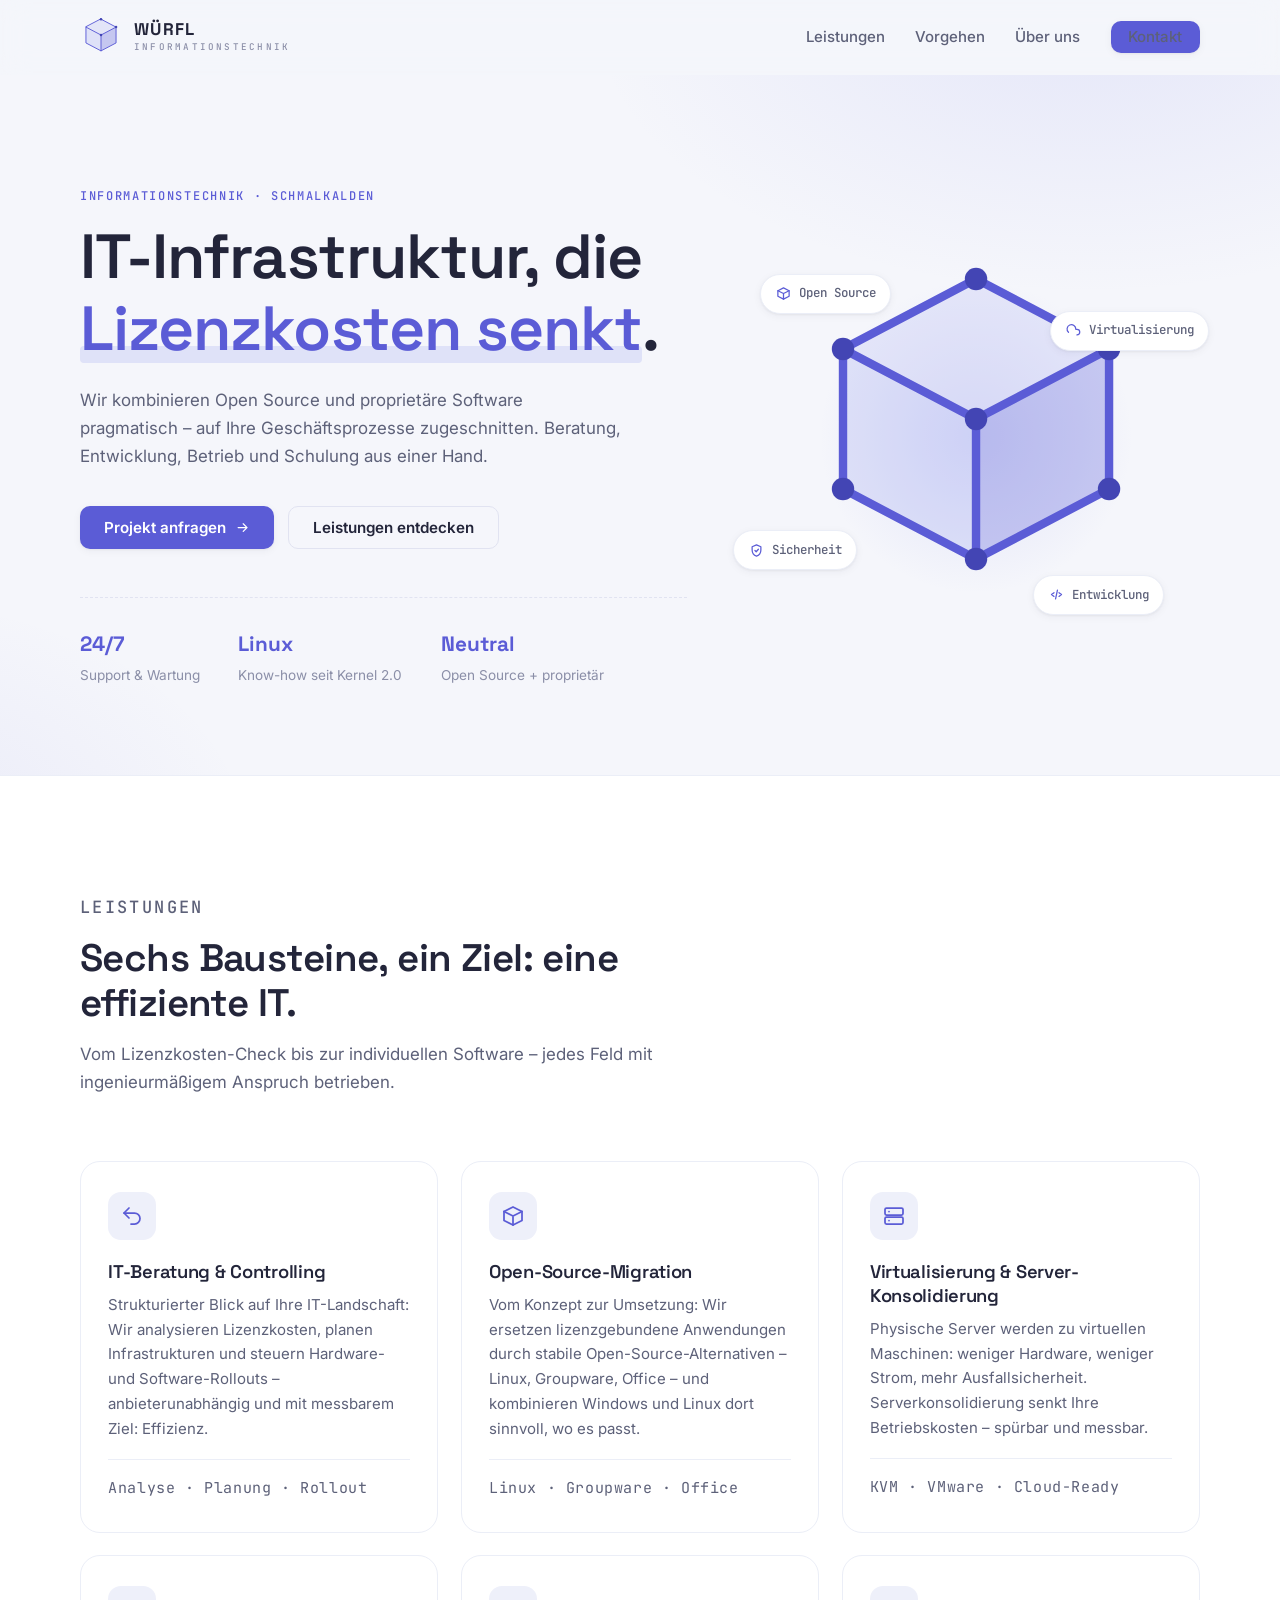
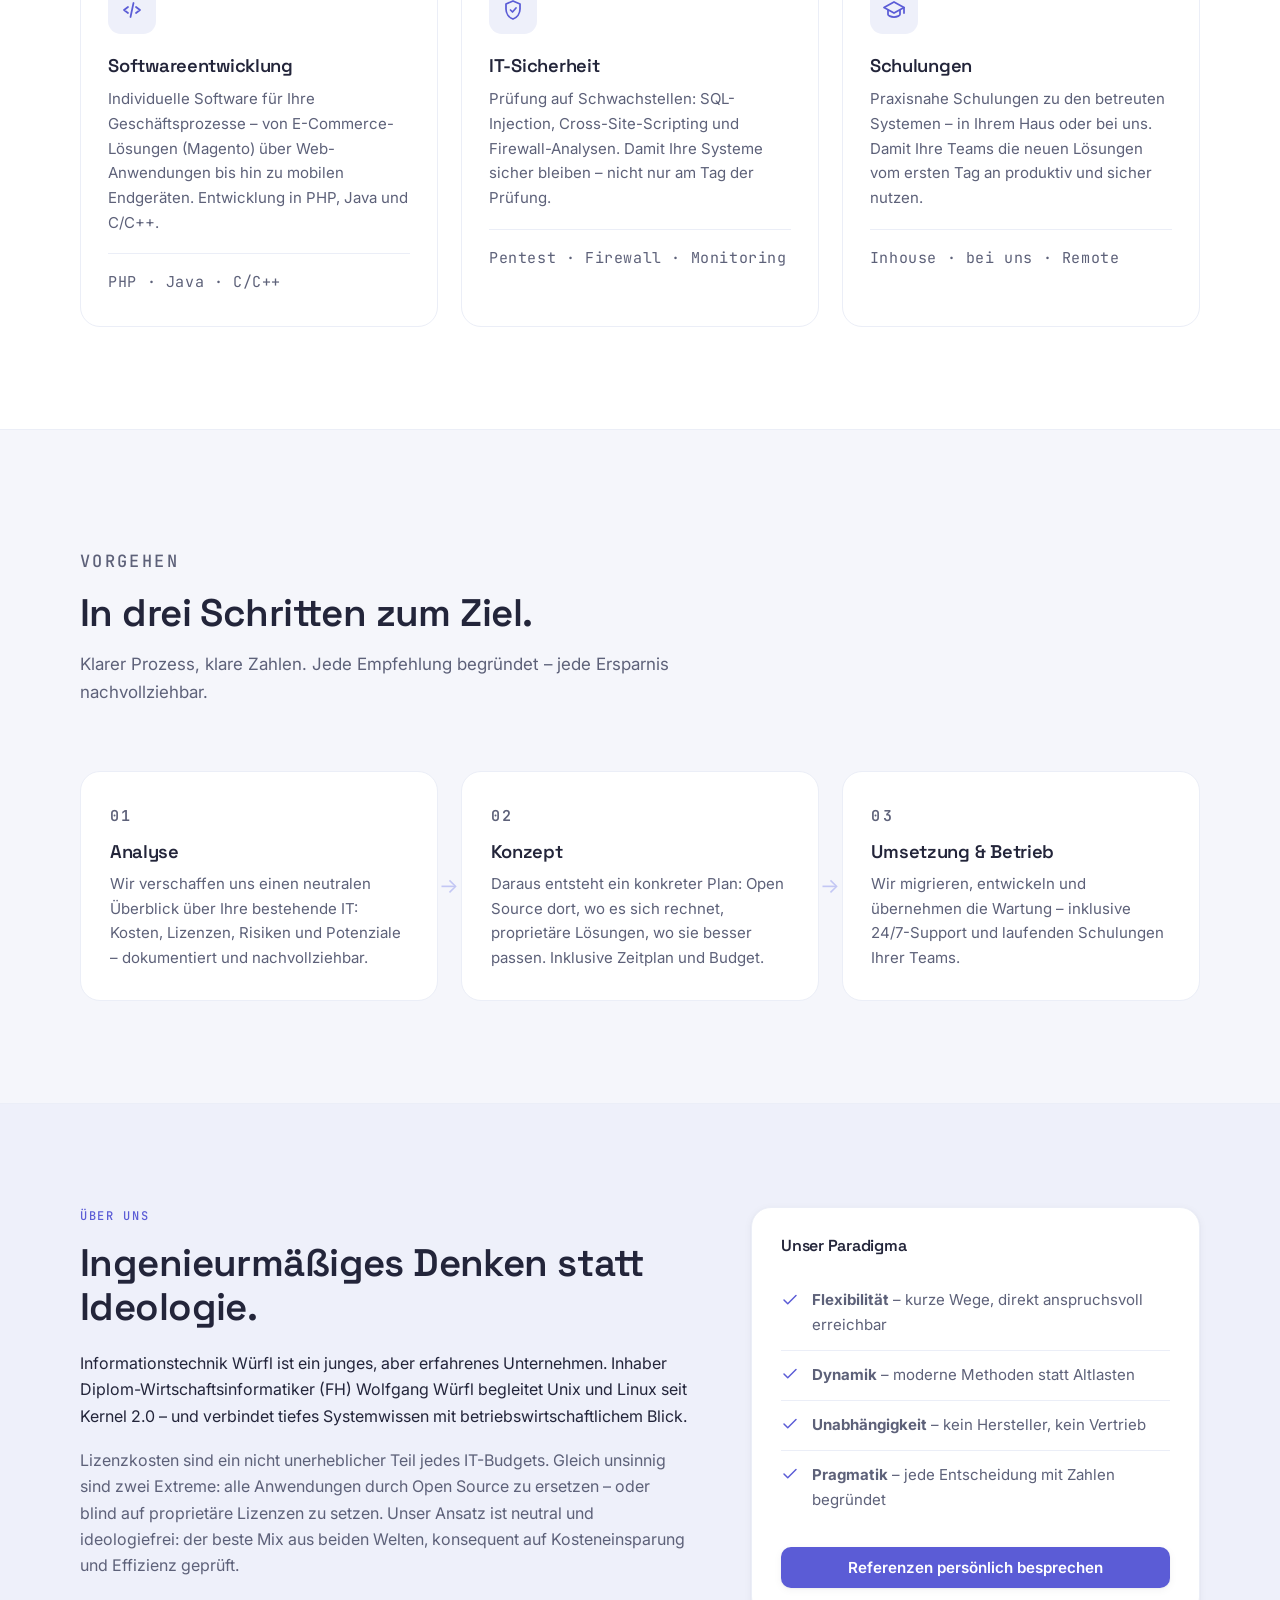
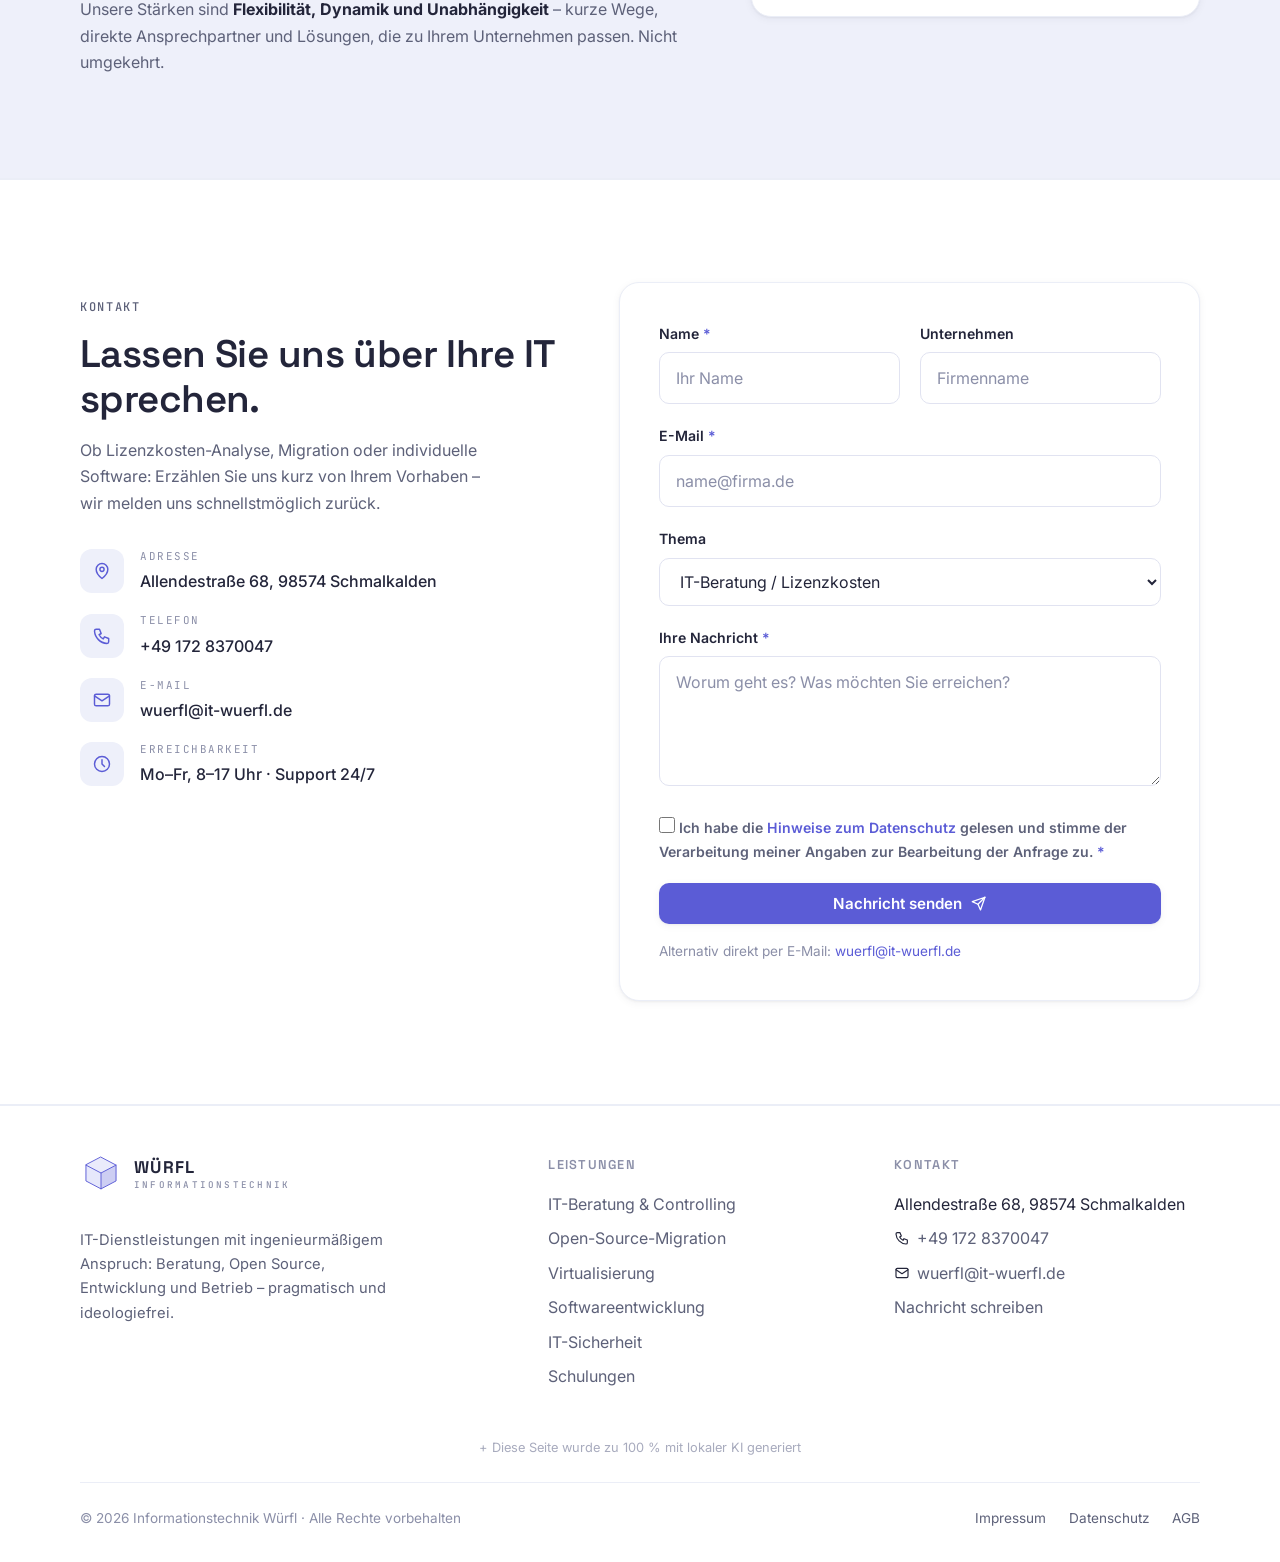
==== commit 291db6f9: "ai hint" ====
--- a/index.html
+++ b/index.html
@@ -429,6 +429,10 @@
           </ul>
         </div>
       </div>
+      <details class="footer__ai">
+        <summary>Diese Seite wurde zu 100&nbsp;% mit lokaler KI generiert</summary>
+        <p>Diese Seite wurde mit einem lokalen LLM (Qwen 3.8, IQ4-quantisiert) in wenigen Minuten unter Linux mit llama.cpp und opencode erstellt. Als Hardware dient eine 16-GB-Radeon-7800-XT (gfx1101). OS: Gentoo.</p>
+      </details>
       <div class="footer__bottom">
         <span>© 2026 Informationstechnik Würfl · Alle Rechte vorbehalten</span>
         <nav class="footer__legal" aria-label="Rechtliches">
--- a/assets/base.css
+++ b/assets/base.css
@@ -257,6 +257,47 @@
   color: var(--ink-faint);
 }
 
+.footer__ai {
+  margin: 1.5rem 0;
+  text-align: center;
+  font-size: 0.8rem;
+  color: var(--ink-faint);
+}
+
+.footer__ai summary {
+  display: inline-block;
+  cursor: pointer;
+  opacity: 0.75;
+  list-style: none;
+  transition: opacity 0.15s ease;
+}
+
+.footer__ai summary::-webkit-details-marker {
+  display: none;
+}
+
+.footer__ai summary::before {
+  content: "+";
+  display: inline-block;
+  margin-right: 0.45em;
+  transition: transform 0.15s ease;
+}
+
+.footer__ai[open] summary,
+.footer__ai summary:hover {
+  opacity: 1;
+}
+
+.footer__ai[open] summary::before {
+  transform: rotate(45deg);
+}
+
+.footer__ai p {
+  margin: 0.4rem auto 0;
+  max-width: 46rem;
+  line-height: 1.5;
+}
+
 .footer__legal {
   display: flex;
   gap: 1.4rem;
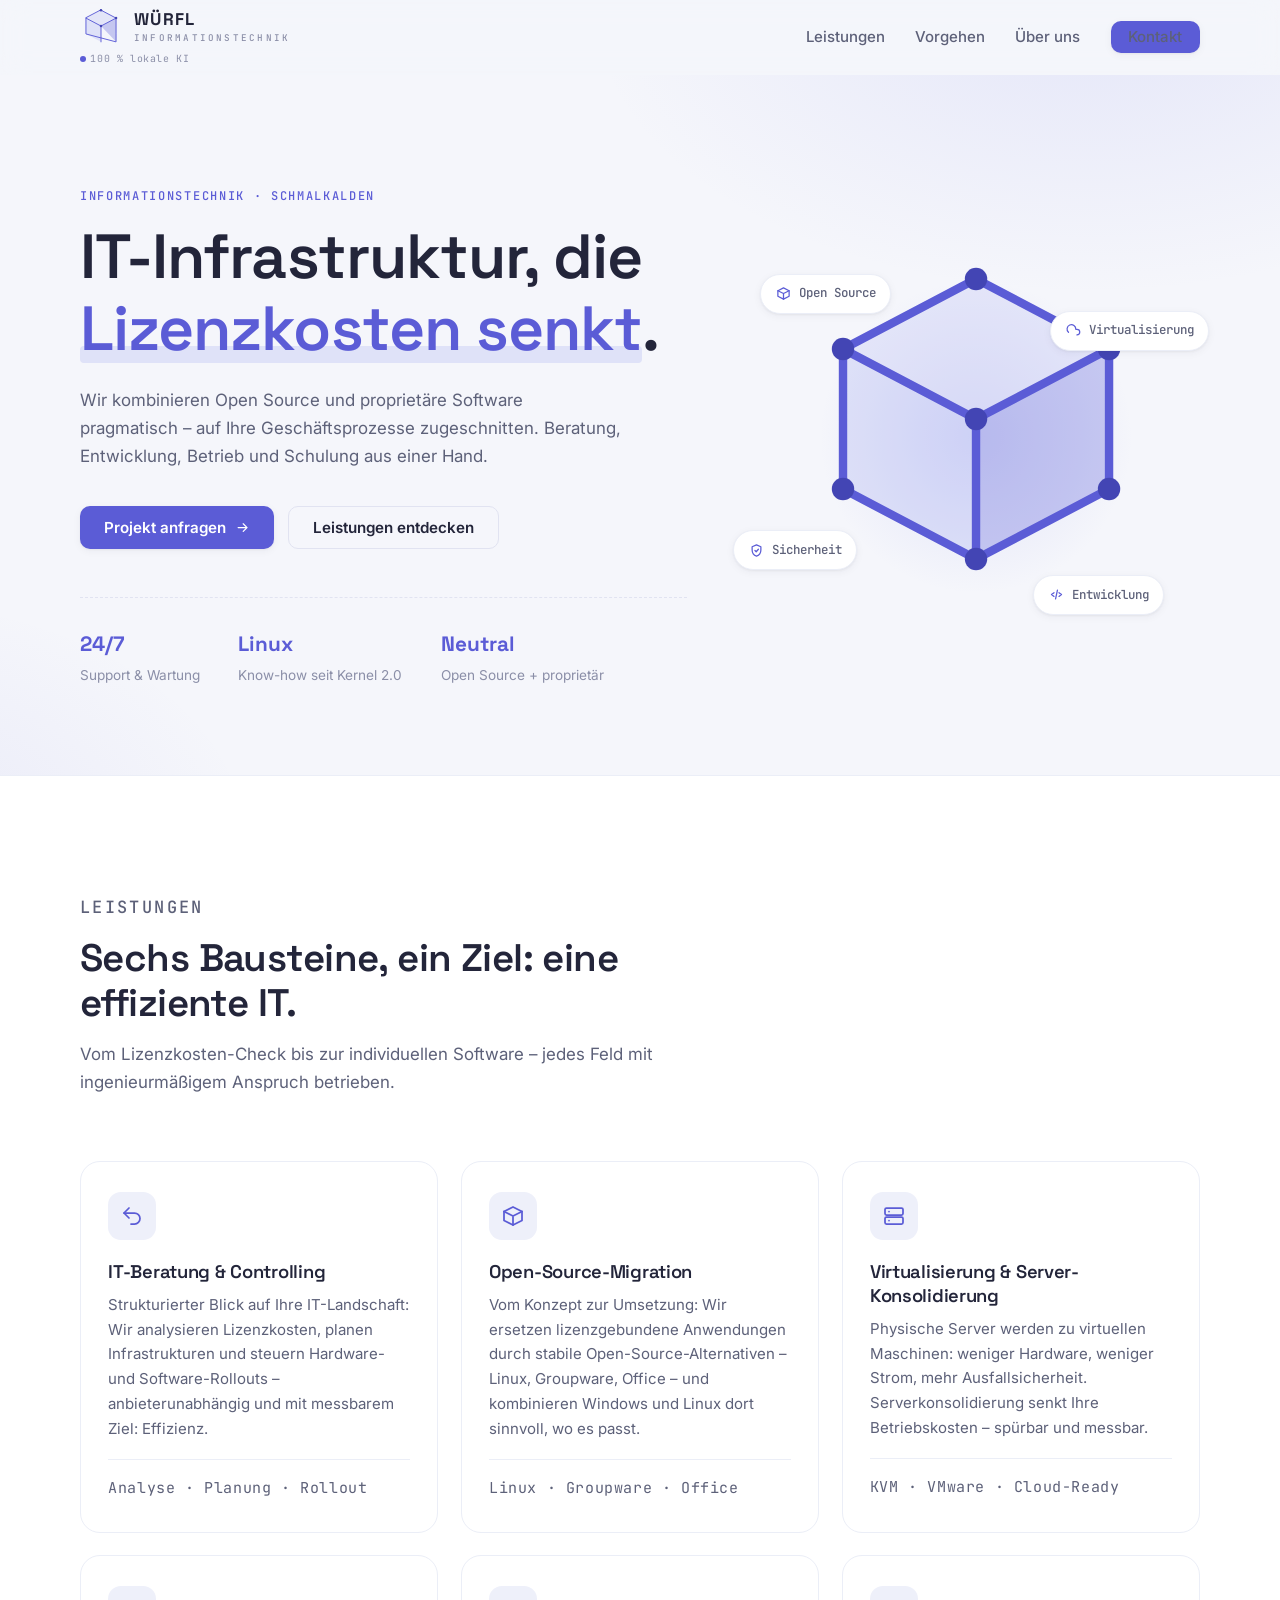
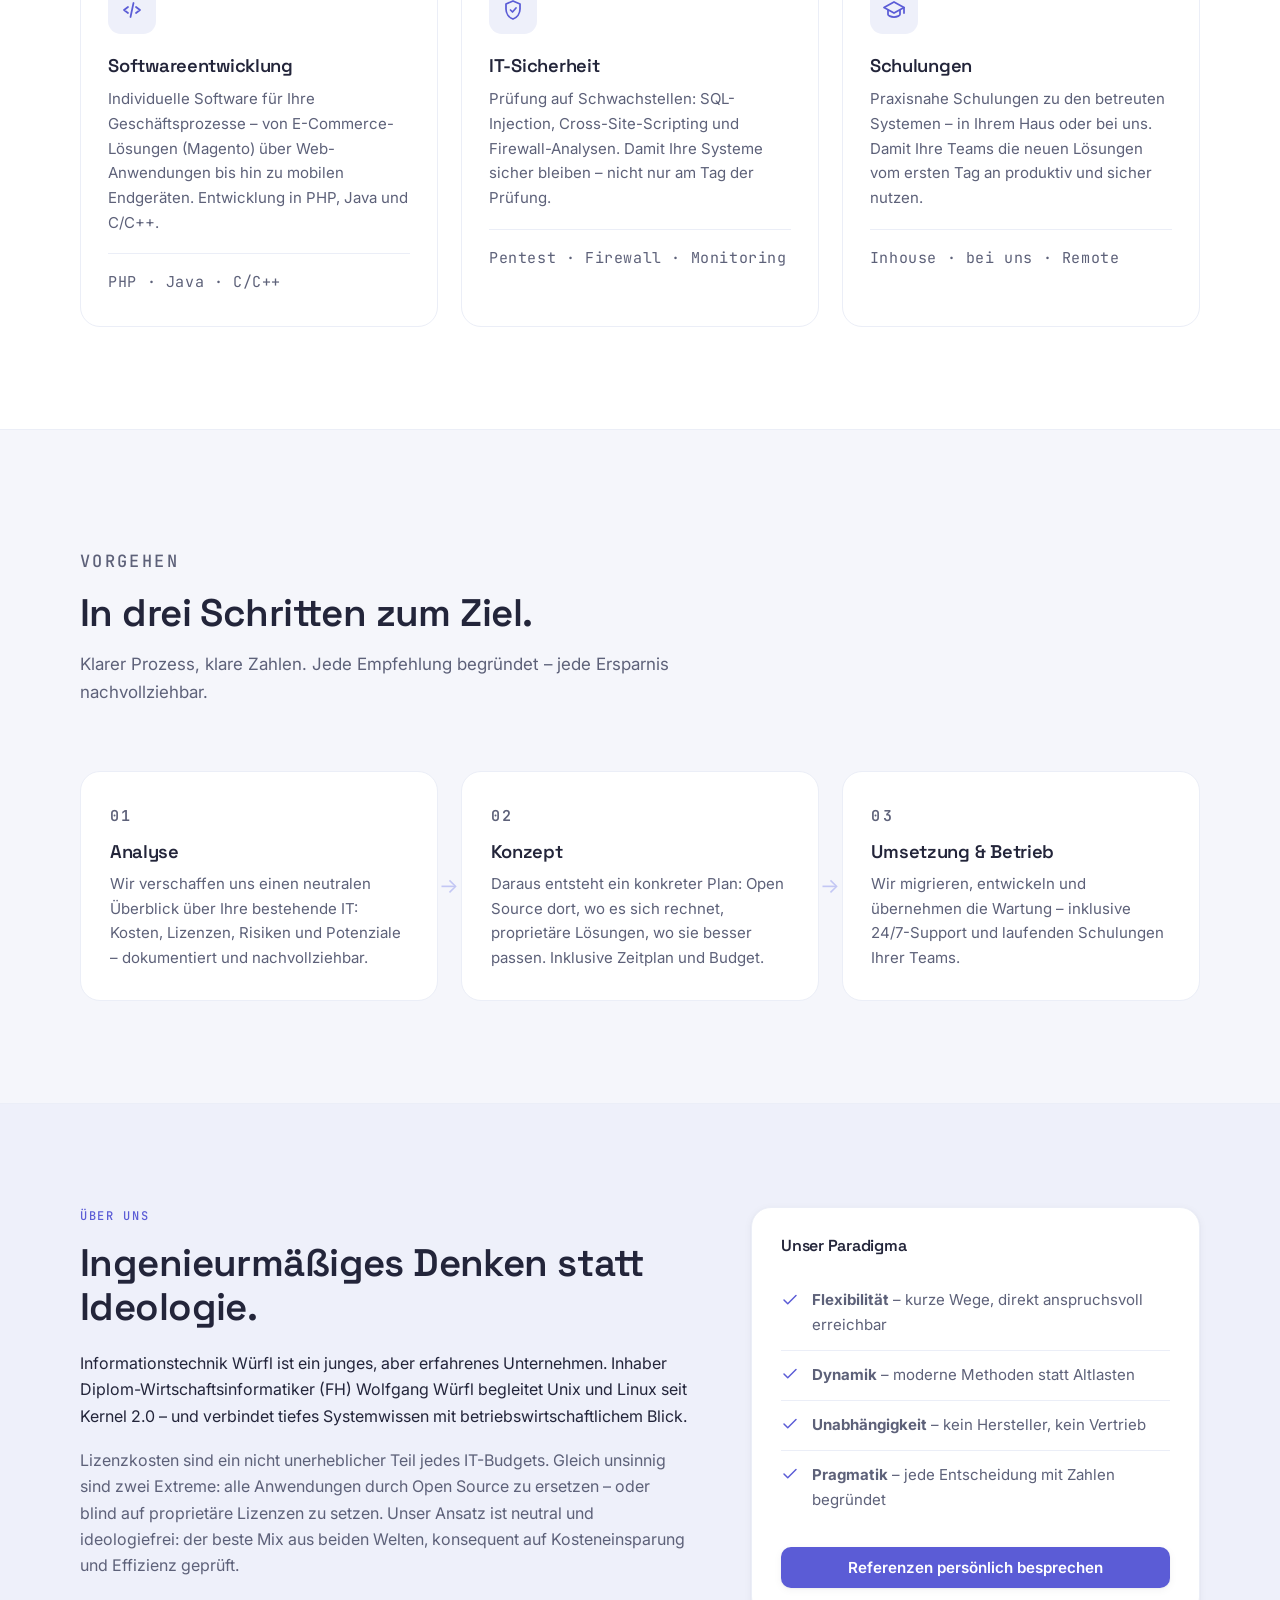
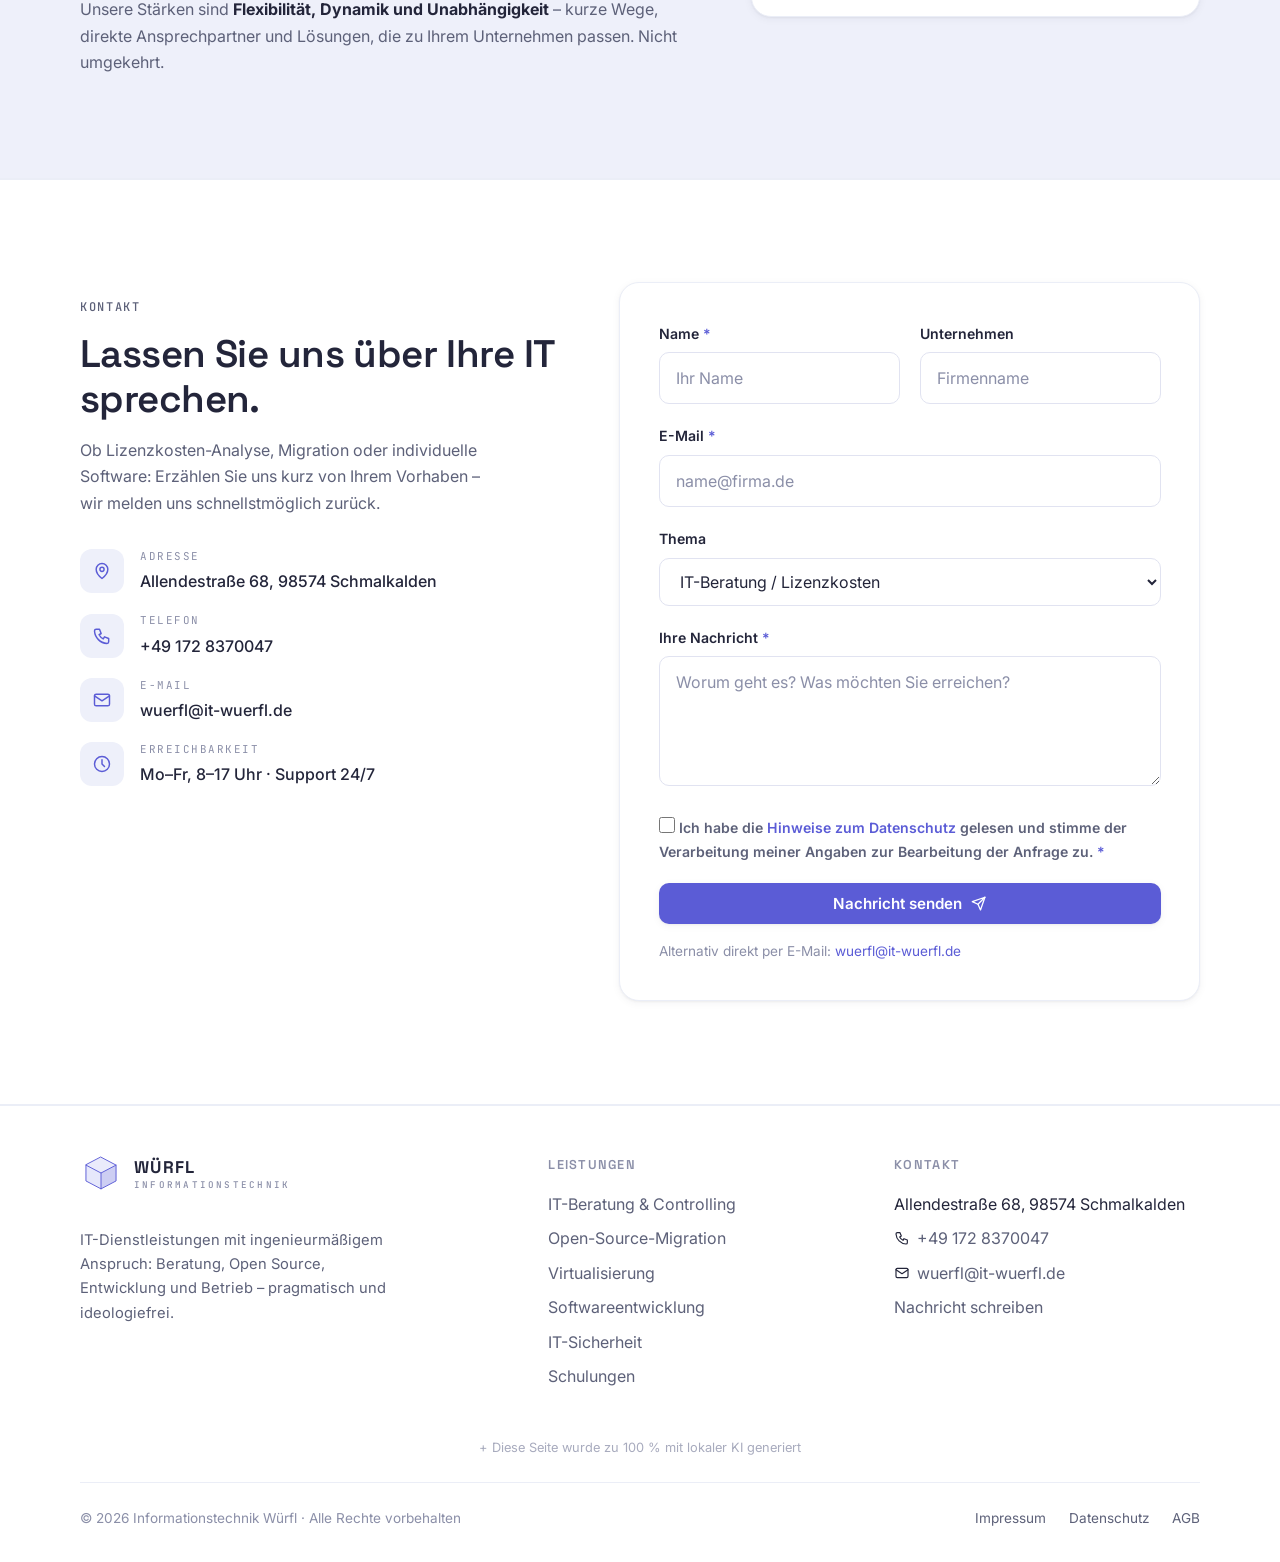
==== commit 26faec70: "ai hint" ====
--- a/index.html
+++ b/index.html
@@ -20,18 +20,24 @@
   <!-- ===== Navigation ===== -->
   <header class="nav" id="top">
     <div class="container nav__inner">
-      <a class="brand" href="#top" aria-label="Informationstechnik Würfl – zum Seitenanfang">
-        <svg class="brand__mark" viewBox="0 0 100 106" role="img" aria-label="WÜRFL Logo: isometrischer Würfel">
-          <path class="cube__face cube__face--top" d="M50 8 88 28 50 48 12 28Z"/>
-          <path class="cube__face cube__face--left" d="M50 48 12 28 12 68 50 88Z"/>
-          <path class="cube__face cube__face--right" d="M50 48 88 28 88 68 50 88Z"/>
-          <path class="cube__line" d="M50 8 88 28 88 68 50 88 12 68 12 28Z M50 48V88 M12 28 50 48 88 28"/>
-          <circle class="cube__dot" cx="50" cy="8" r="3.2"/>
-          <circle class="cube__dot" cx="88" cy="28" r="3.2"/>
-          <circle class="cube__dot" cx="50" cy="48" r="3.2"/>
-        </svg>
-        <span class="brand__text">WÜRFL<small>Informationstechnik</small></span>
-      </a>
+      <div class="nav__brand">
+        <a class="brand" href="#top" aria-label="Informationstechnik Würfl – zum Seitenanfang">
+          <svg class="brand__mark" viewBox="0 0 100 106" role="img" aria-label="WÜRFL Logo: isometrischer Würfel">
+            <path class="cube__face cube__face--top" d="M50 8 88 28 50 48 12 28Z"/>
+            <path class="cube__face cube__face--left" d="M50 48 12 28 12 68 50 88Z"/>
+            <path class="cube__face cube__face--right" d="M50 48 88 28 88 68 88 88Z"/>
+            <path class="cube__line" d="M50 8 88 28 88 68 88 88 12 68 12 28Z M50 48V88 M12 28 50 48 88 28"/>
+            <circle class="cube__dot" cx="50" cy="8" r="3.2"/>
+            <circle class="cube__dot" cx="88" cy="28" r="3.2"/>
+            <circle class="cube__dot" cx="50" cy="48" r="3.2"/>
+          </svg>
+          <span class="brand__text">WÜRFL<small>Informationstechnik</small></span>
+        </a>
+        <button class="nav__ai" id="ai-hint" aria-expanded="false" aria-controls="ai-pop">
+          <span class="nav__ai-dot" aria-hidden="true"></span>
+          100&nbsp;% lokale KI
+        </button>
+      </div>
 
       <nav class="nav__links" id="nav-links" aria-label="Hauptnavigation">
         <a href="#leistungen">Leistungen</a>
@@ -43,6 +49,21 @@
       <button class="nav__burger" id="nav-burger" aria-expanded="false" aria-controls="nav-links" aria-label="Menü öffnen">
         <span></span>
       </button>
+    </div>
+
+    <div class="ai-pop" id="ai-pop" role="region" aria-hidden="true">
+      <div class="ai-pop__bar" aria-hidden="true">
+        <span></span><span></span><span></span>
+        <span class="ai-pop__title">wuerfl@it-wuerfl: ~</span>
+      </div>
+      <pre class="ai-pop__body" aria-hidden="true"><span class="ai-pop__cmd">$ wuerfl --ki</span>
+&gt; 100 % mit lokaler KI generiert
+&gt; LLM:    Qwen 3.8 (IQ4-quantisiert)
+&gt; Stack:  llama.cpp + opencode
+&gt; GPU:    Radeon 7800 XT 16 GB (gfx1101)
+&gt; OS:     Gentoo
+&gt; Zeit:   wenige Minuten<span class="ai-pop__cursor">▮</span></pre>
+      <span class="ai-pop__sr">Diese Seite wurde zu 100&nbsp;% mit lokaler KI generiert: mit einem lokalen LLM (Qwen 3.8, IQ4-quantisiert) in wenigen Minuten unter Linux mit llama.cpp und opencode. Als Hardware dient eine 16-GB-Radeon-7800-XT (gfx1101). OS: Gentoo.</span>
     </div>
   </header>
 
--- a/assets/site.css
+++ b/assets/site.css
@@ -61,6 +61,156 @@
   text-transform: uppercase;
   color: var(--ink-faint);
   margin-top: 0.3rem;
+}
+
+.nav__brand {
+  display: flex;
+  flex-direction: column;
+  gap: 0.15rem;
+}
+
+.nav__ai {
+  align-self: flex-start;
+  display: inline-flex;
+  align-items: center;
+  gap: 0.45em;
+  border: 0;
+  background: none;
+  padding: 0;
+  font-family: var(--font-mono);
+  font-size: 0.62rem;
+  letter-spacing: 0.06em;
+  color: var(--ink-faint);
+  cursor: pointer;
+  transition: color 0.15s ease;
+}
+
+.nav__ai:hover,
+.nav__ai:focus-visible {
+  color: var(--primary);
+  outline: none;
+}
+
+.nav__ai:focus-visible {
+  text-decoration: underline;
+  text-underline-offset: 3px;
+}
+
+.nav__ai-dot {
+  width: 6px;
+  height: 6px;
+  border-radius: 50%;
+  background: var(--primary);
+  box-shadow: 0 0 0 0 rgba(91, 92, 214, 0.45);
+  animation: ai-pulse 2.4s ease-out infinite;
+}
+
+@keyframes ai-pulse {
+  0% {
+    box-shadow: 0 0 0 0 rgba(91, 92, 214, 0.45);
+  }
+  70% {
+    box-shadow: 0 0 0 6px rgba(91, 92, 214, 0);
+  }
+  100% {
+    box-shadow: 0 0 0 0 rgba(91, 92, 214, 0);
+  }
+}
+
+.ai-pop {
+  position: absolute;
+  top: calc(100% + 10px);
+  left: max(0px, calc(50% - var(--container) / 2));
+  width: min(350px, calc(100% - 2rem));
+  background: #17192b;
+  border: 1px solid rgba(195, 199, 244, 0.22);
+  border-radius: 12px;
+  box-shadow: var(--shadow-lg);
+  opacity: 0;
+  transform: translateY(-8px);
+  pointer-events: none;
+  transition: opacity 0.22s ease, transform 0.22s ease;
+  z-index: 60;
+}
+
+.ai-pop.is-open {
+  opacity: 1;
+  transform: translateY(0);
+  pointer-events: auto;
+}
+
+.ai-pop__bar {
+  display: flex;
+  align-items: center;
+  gap: 6px;
+  padding: 9px 12px;
+  border-bottom: 1px solid rgba(195, 199, 244, 0.14);
+}
+
+.ai-pop__bar span:nth-child(1),
+.ai-pop__bar span:nth-child(2),
+.ai-pop__bar span:nth-child(3) {
+  width: 9px;
+  height: 9px;
+  border-radius: 50%;
+}
+
+.ai-pop__bar span:nth-child(1) {
+  background: #f56565;
+}
+
+.ai-pop__bar span:nth-child(2) {
+  background: #ecc94b;
+}
+
+.ai-pop__bar span:nth-child(3) {
+  background: #48bb78;
+}
+
+.ai-pop__title {
+  margin-left: 6px;
+  font-family: var(--font-mono);
+  font-size: 0.62rem;
+  color: #8f95c9;
+}
+
+.ai-pop__body {
+  margin: 0;
+  padding: 12px 14px 14px;
+  font-family: var(--font-mono);
+  font-size: 0.7rem;
+  line-height: 1.75;
+  color: #cdd1f2;
+  overflow-x: auto;
+}
+
+.ai-pop__body .ai-pop__cmd {
+  color: #94e2c5;
+}
+
+.ai-pop__body .ai-pop__cursor {
+  display: inline-block;
+  margin-left: 0.1em;
+  color: #94e2c5;
+  animation: ai-blink 1.1s steps(1) infinite;
+}
+
+@keyframes ai-blink {
+  50% {
+    opacity: 0;
+  }
+}
+
+.ai-pop__sr {
+  position: absolute;
+  width: 1px;
+  height: 1px;
+  margin: -1px;
+  padding: 0;
+  overflow: hidden;
+  clip: rect(0 0 0 0);
+  white-space: nowrap;
+  border: 0;
 }
 
 .nav__links {
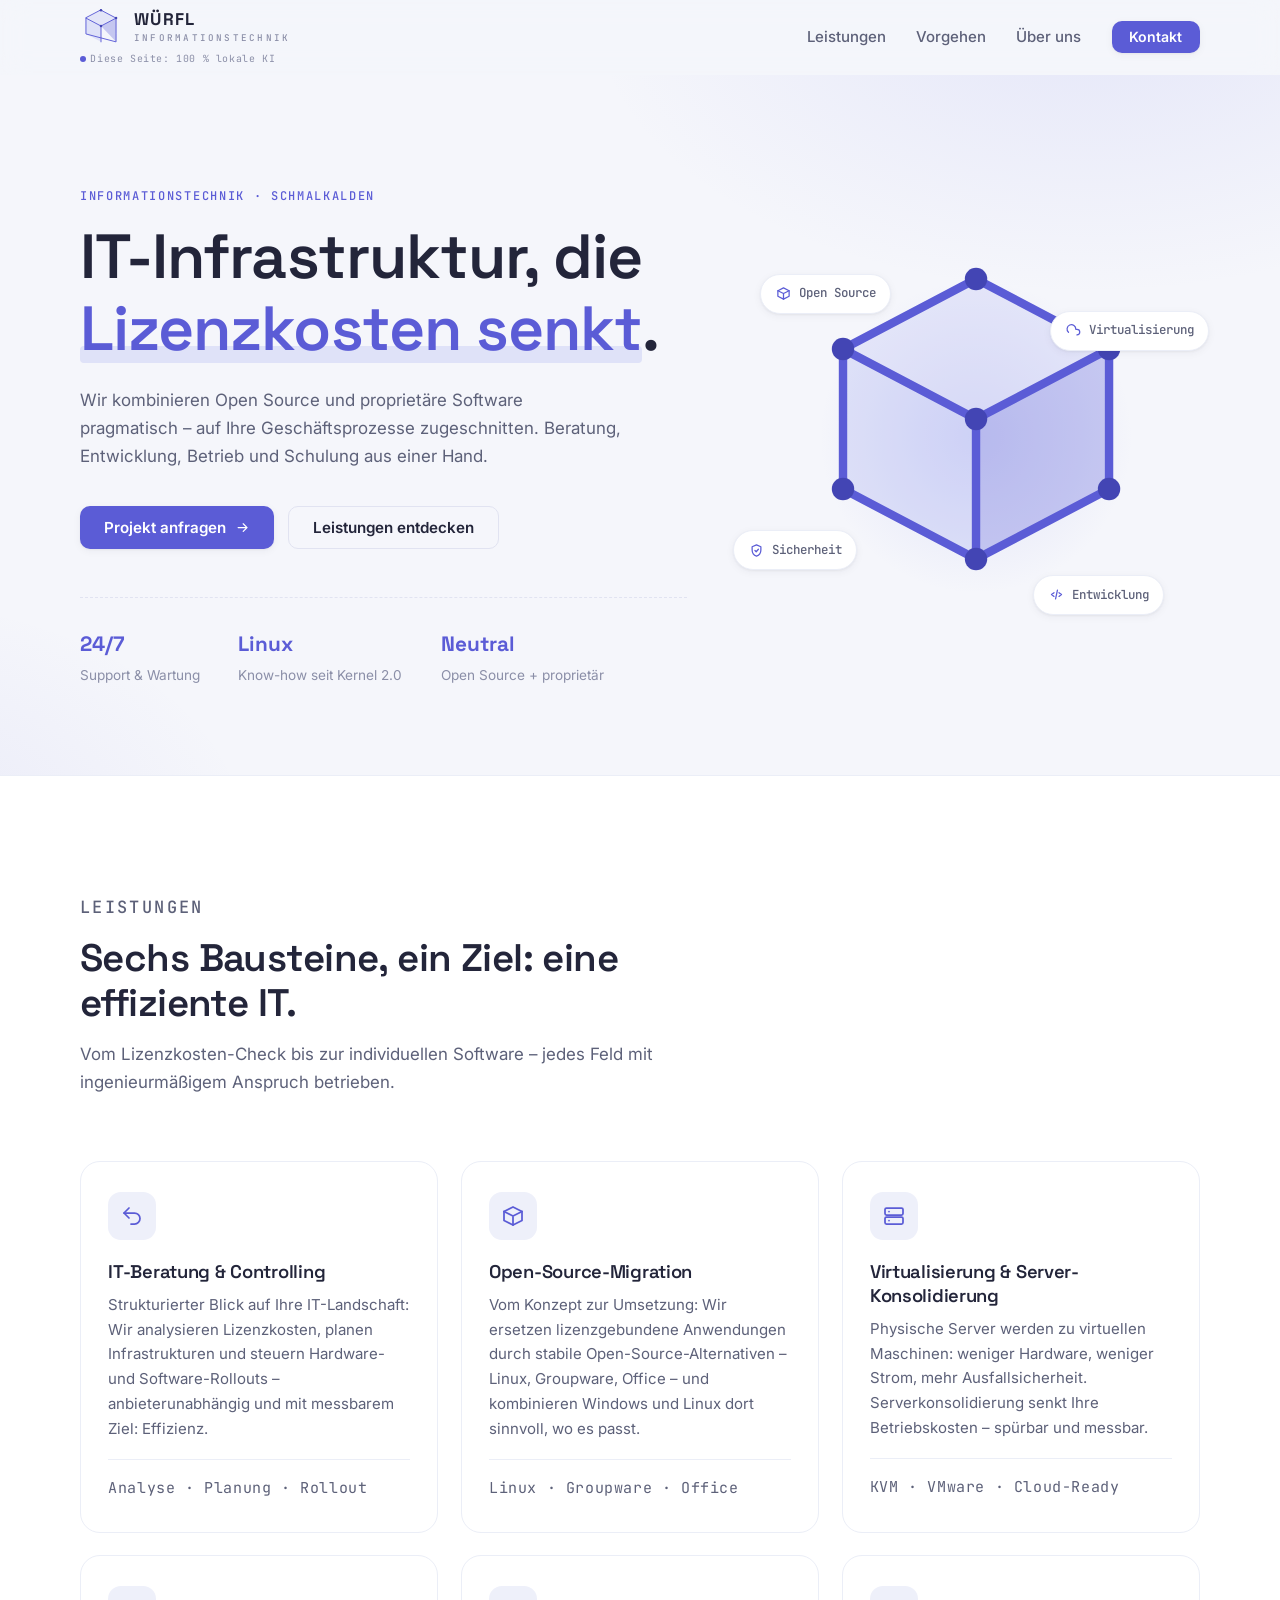
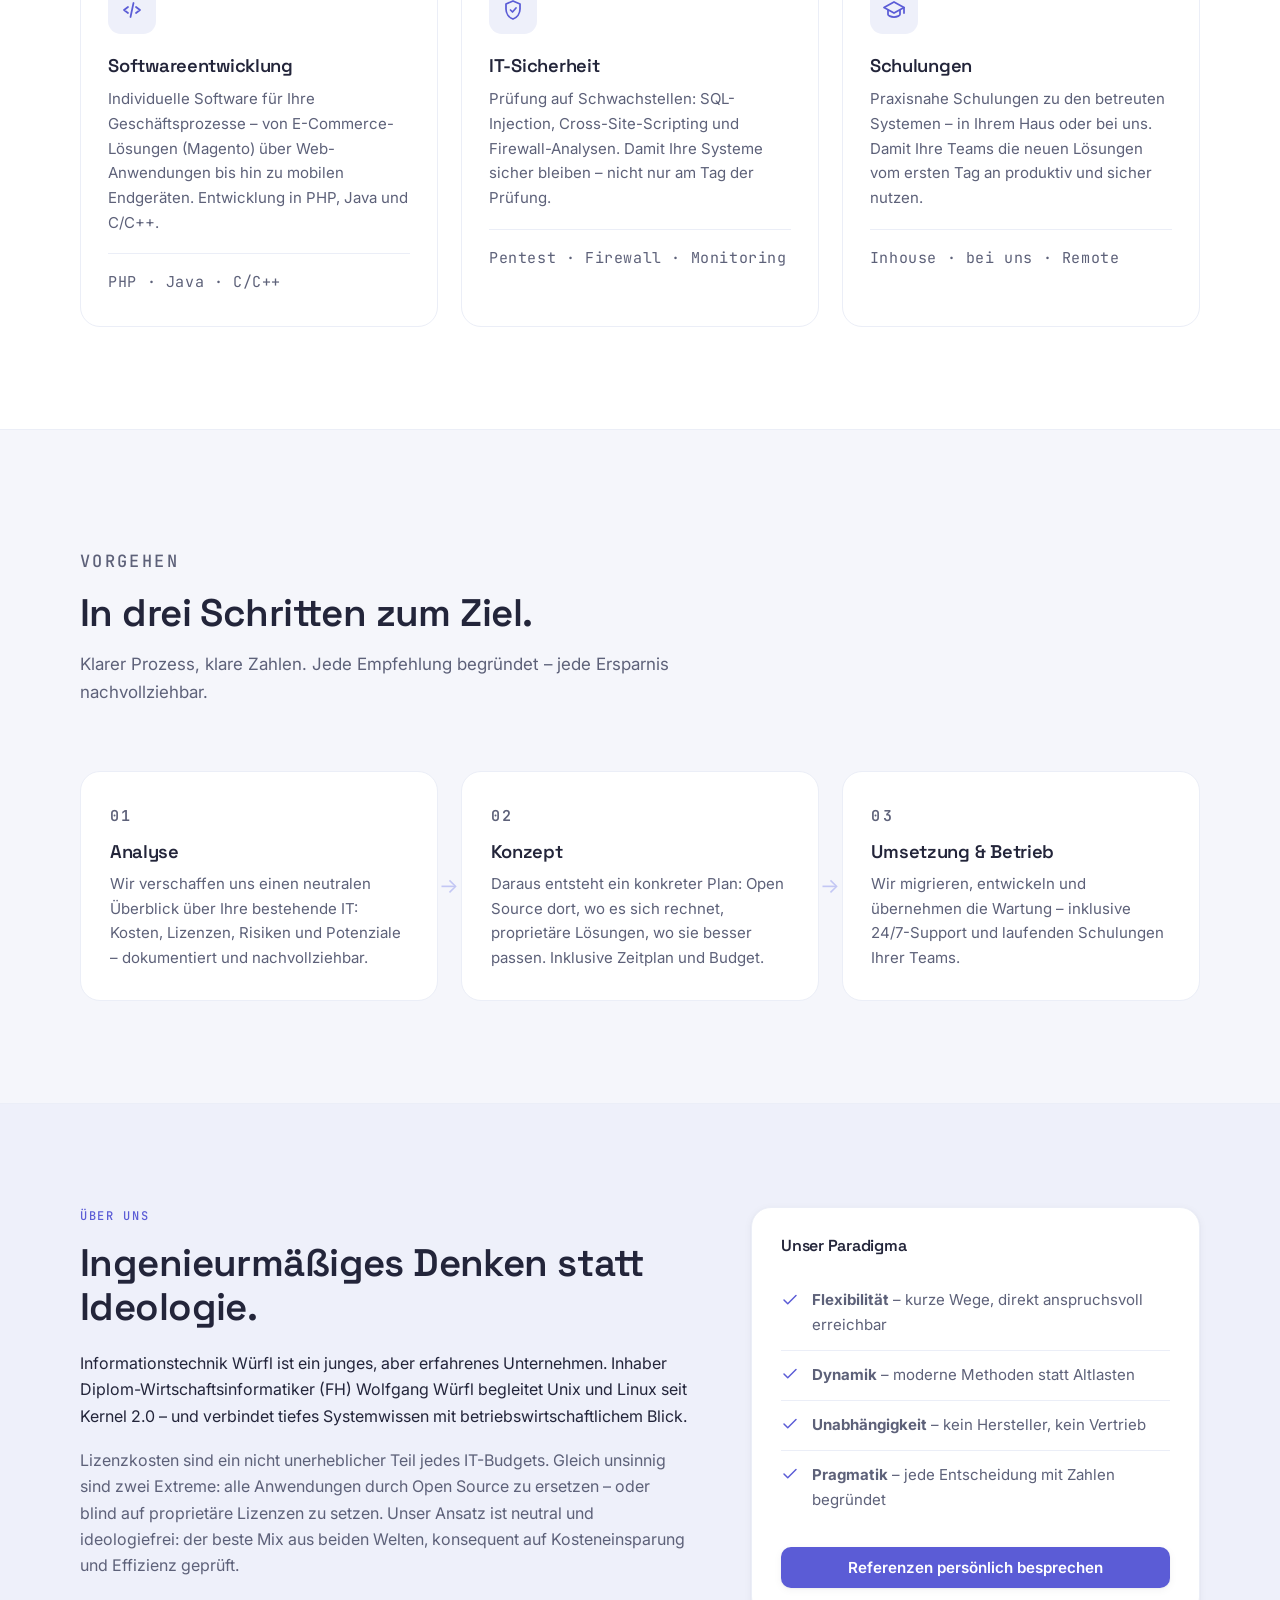
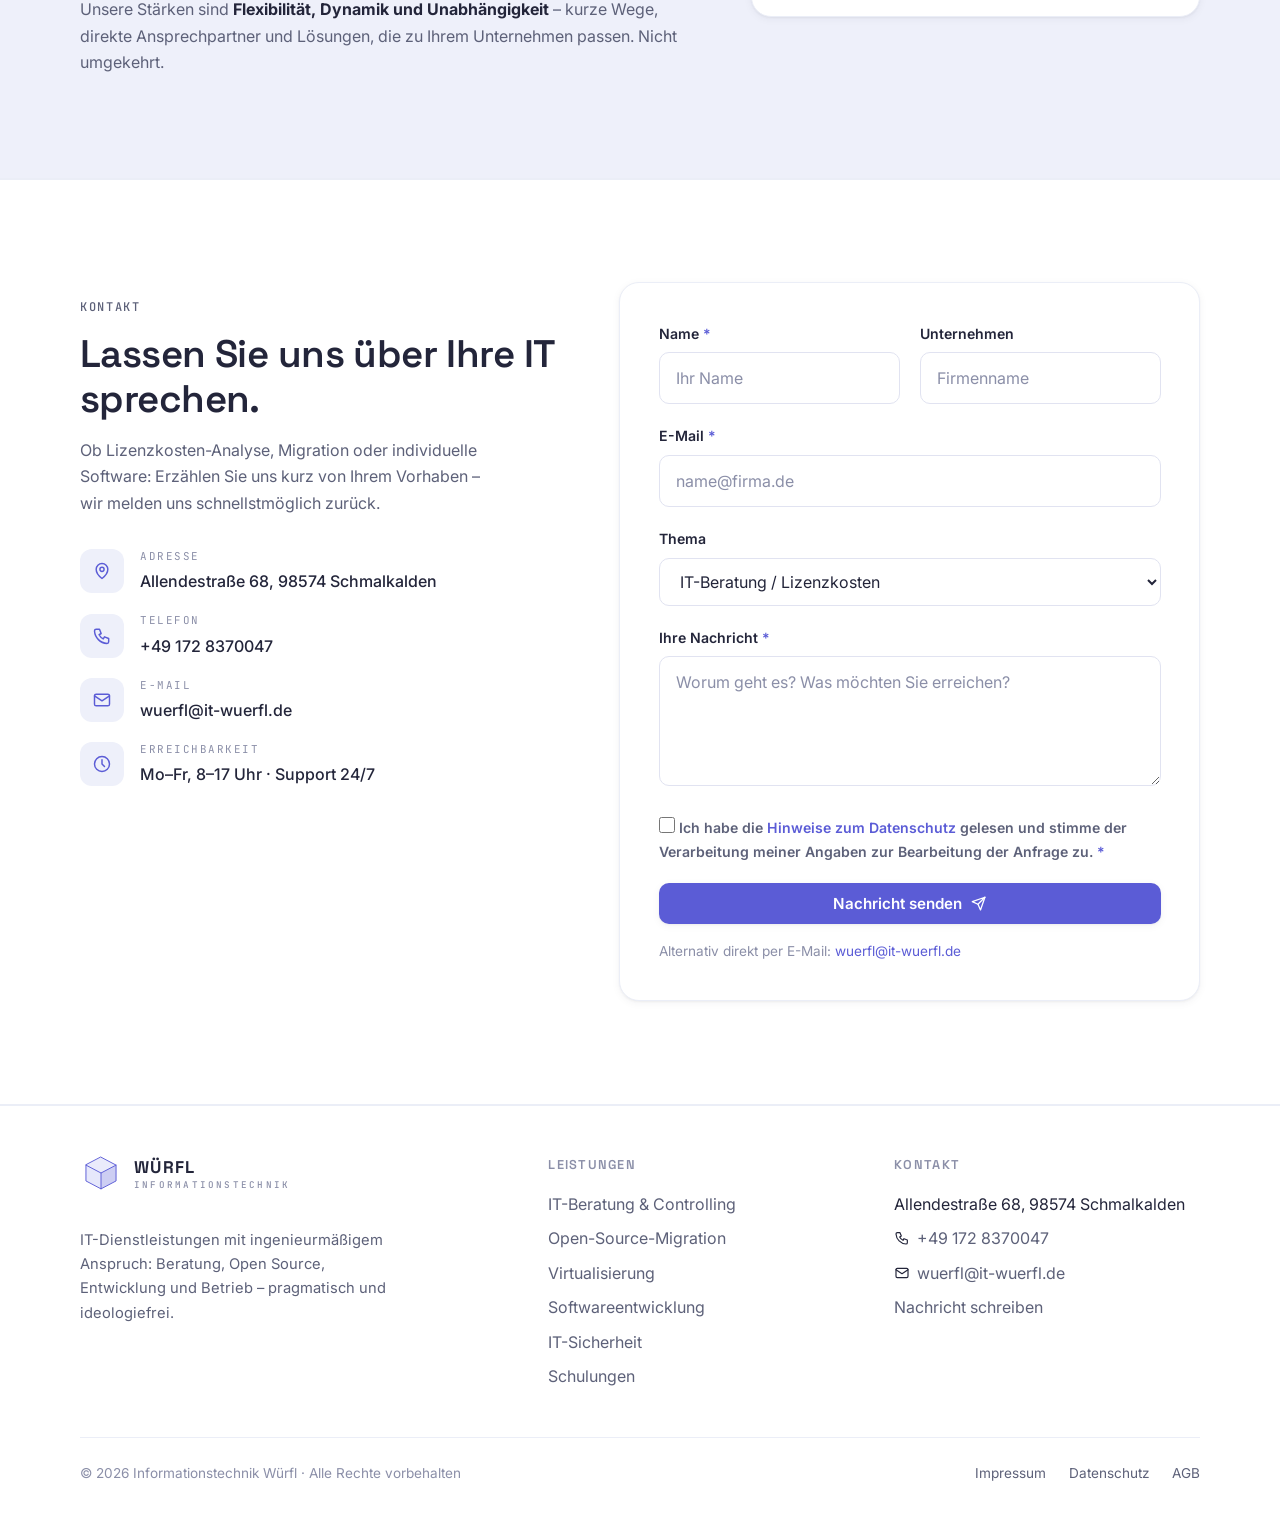
==== commit 3bb2eec0: "minor text changes, button background fixed" ====
--- a/index.html
+++ b/index.html
@@ -35,7 +35,7 @@
         </a>
         <button class="nav__ai" id="ai-hint" aria-expanded="false" aria-controls="ai-pop">
           <span class="nav__ai-dot" aria-hidden="true"></span>
-          100&nbsp;% lokale KI
+          Diese Seite: 100&nbsp;% lokale KI
         </button>
       </div>
 
@@ -57,13 +57,13 @@
         <span class="ai-pop__title">wuerfl@it-wuerfl: ~</span>
       </div>
       <pre class="ai-pop__body" aria-hidden="true"><span class="ai-pop__cmd">$ wuerfl --ki</span>
-&gt; 100 % mit lokaler KI generiert
-&gt; LLM:    Qwen 3.8 (IQ4-quantisiert)
+&gt; Diese Webseite: 100 % mit lokaler KI generiert
+&gt; LLM:    Qwen 3.8 (27B, IQ4-quantisiert)
 &gt; Stack:  llama.cpp + opencode
 &gt; GPU:    Radeon 7800 XT 16 GB (gfx1101)
 &gt; OS:     Gentoo
 &gt; Zeit:   wenige Minuten<span class="ai-pop__cursor">▮</span></pre>
-      <span class="ai-pop__sr">Diese Seite wurde zu 100&nbsp;% mit lokaler KI generiert: mit einem lokalen LLM (Qwen 3.8, IQ4-quantisiert) in wenigen Minuten unter Linux mit llama.cpp und opencode. Als Hardware dient eine 16-GB-Radeon-7800-XT (gfx1101). OS: Gentoo.</span>
+      <span class="ai-pop__sr">Diese Webseite wurde zu 100&nbsp;% mit lokaler KI generiert: mit einem lokalen 27B-LLM (Qwen 3.8, IQ4-quantisiert) in wenigen Minuten unter Linux mit llama.cpp und opencode. Als Hardware dient eine 16-GB-Radeon-7800-XT (gfx1101). OS: Gentoo.</span>
     </div>
   </header>
 
@@ -450,10 +450,6 @@
           </ul>
         </div>
       </div>
-      <details class="footer__ai">
-        <summary>Diese Seite wurde zu 100&nbsp;% mit lokaler KI generiert</summary>
-        <p>Diese Seite wurde mit einem lokalen LLM (Qwen 3.8, IQ4-quantisiert) in wenigen Minuten unter Linux mit llama.cpp und opencode erstellt. Als Hardware dient eine 16-GB-Radeon-7800-XT (gfx1101). OS: Gentoo.</p>
-      </details>
       <div class="footer__bottom">
         <span>© 2026 Informationstechnik Würfl · Alle Rechte vorbehalten</span>
         <nav class="footer__legal" aria-label="Rechtliches">
--- a/assets/base.css
+++ b/assets/base.css
@@ -257,47 +257,6 @@
   color: var(--ink-faint);
 }
 
-.footer__ai {
-  margin: 1.5rem 0;
-  text-align: center;
-  font-size: 0.8rem;
-  color: var(--ink-faint);
-}
-
-.footer__ai summary {
-  display: inline-block;
-  cursor: pointer;
-  opacity: 0.75;
-  list-style: none;
-  transition: opacity 0.15s ease;
-}
-
-.footer__ai summary::-webkit-details-marker {
-  display: none;
-}
-
-.footer__ai summary::before {
-  content: "+";
-  display: inline-block;
-  margin-right: 0.45em;
-  transition: transform 0.15s ease;
-}
-
-.footer__ai[open] summary,
-.footer__ai summary:hover {
-  opacity: 1;
-}
-
-.footer__ai[open] summary::before {
-  transform: rotate(45deg);
-}
-
-.footer__ai p {
-  margin: 0.4rem auto 0;
-  max-width: 46rem;
-  line-height: 1.5;
-}
-
 .footer__legal {
   display: flex;
   gap: 1.4rem;
--- a/assets/site.css
+++ b/assets/site.css
@@ -219,14 +219,14 @@
   gap: 1.9rem;
 }
 
-.nav__links > a {
+.nav__links > a:not(.btn) {
   font-size: 0.94rem;
   font-weight: 500;
   color: var(--ink-soft);
   transition: color 0.15s ease;
 }
 
-.nav__links > a:hover {
+.nav__links > a:not(.btn):hover {
   color: var(--ink);
 }
 
@@ -756,7 +756,7 @@
     display: flex;
   }
 
-  .nav__links > a {
+  .nav__links > a:not(.btn) {
     padding: 0.85rem 0;
     font-size: 1rem;
     border-bottom: 1px solid var(--line-soft);
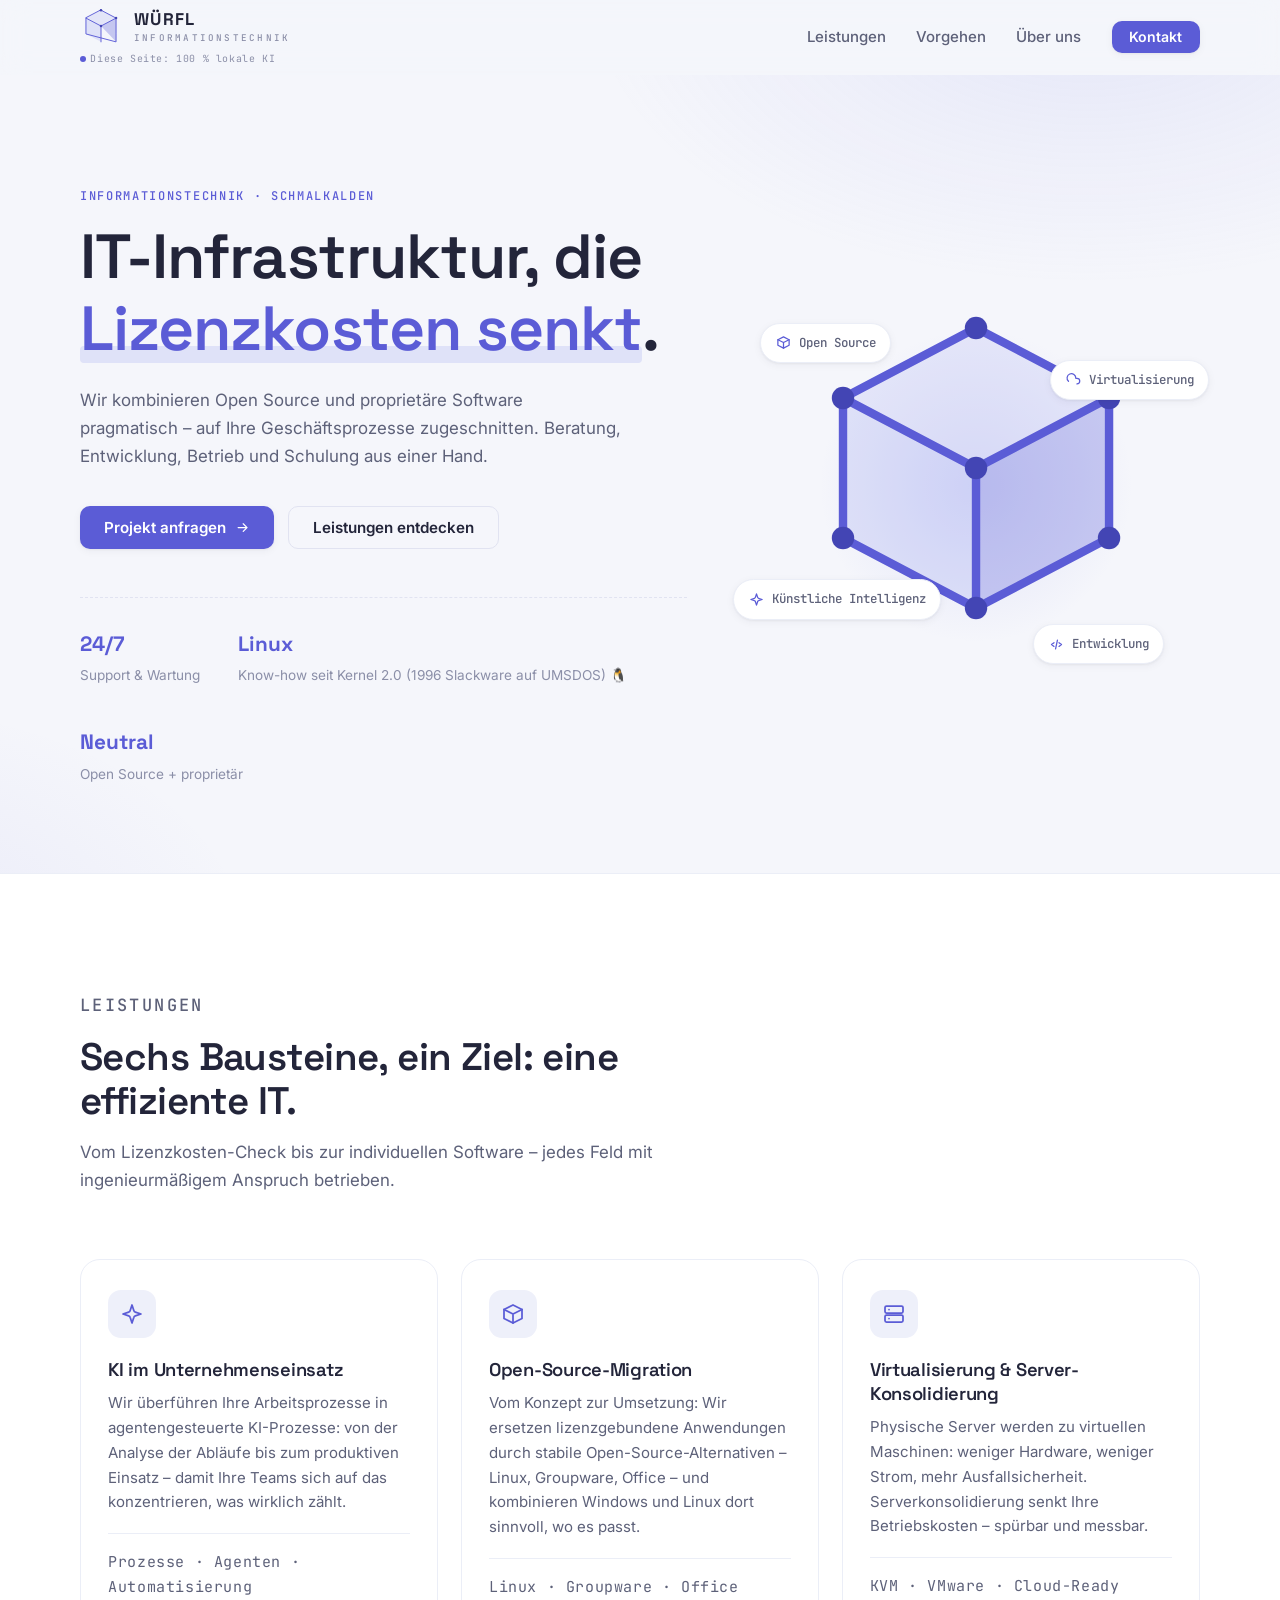
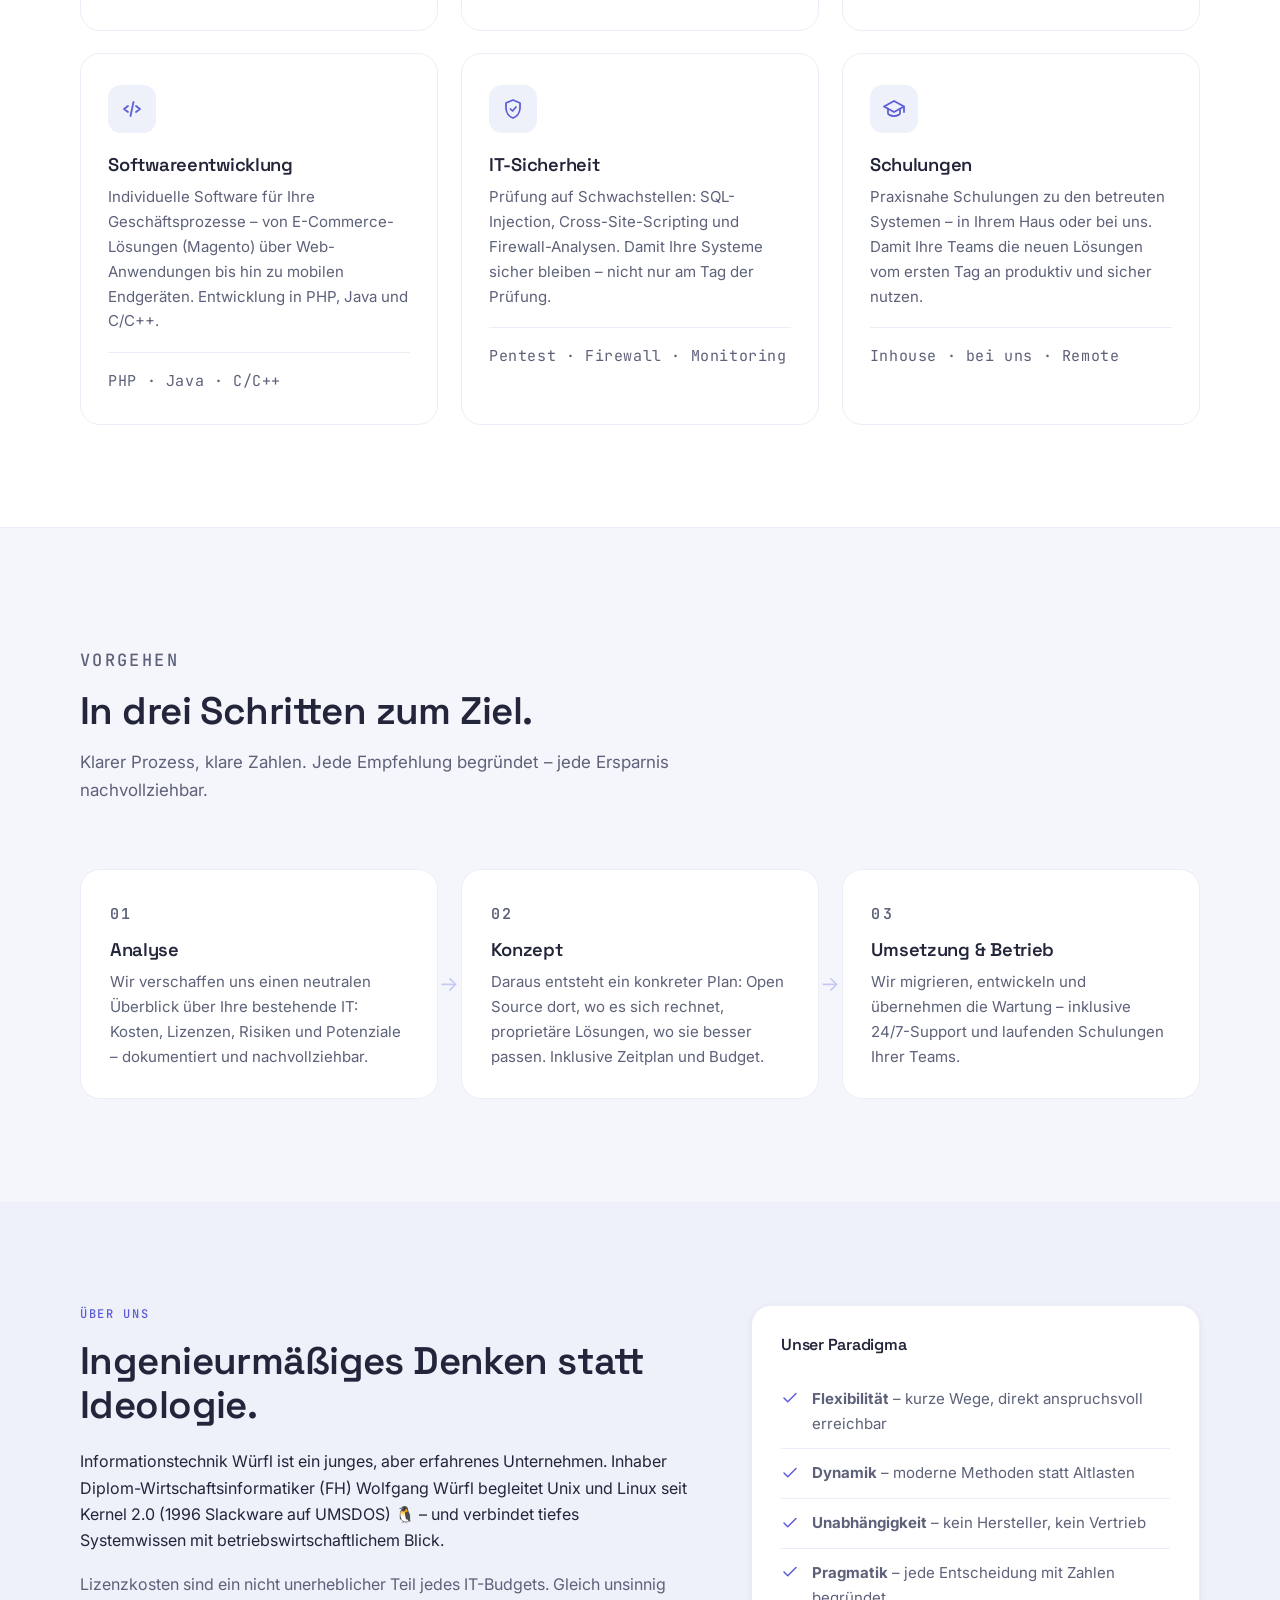
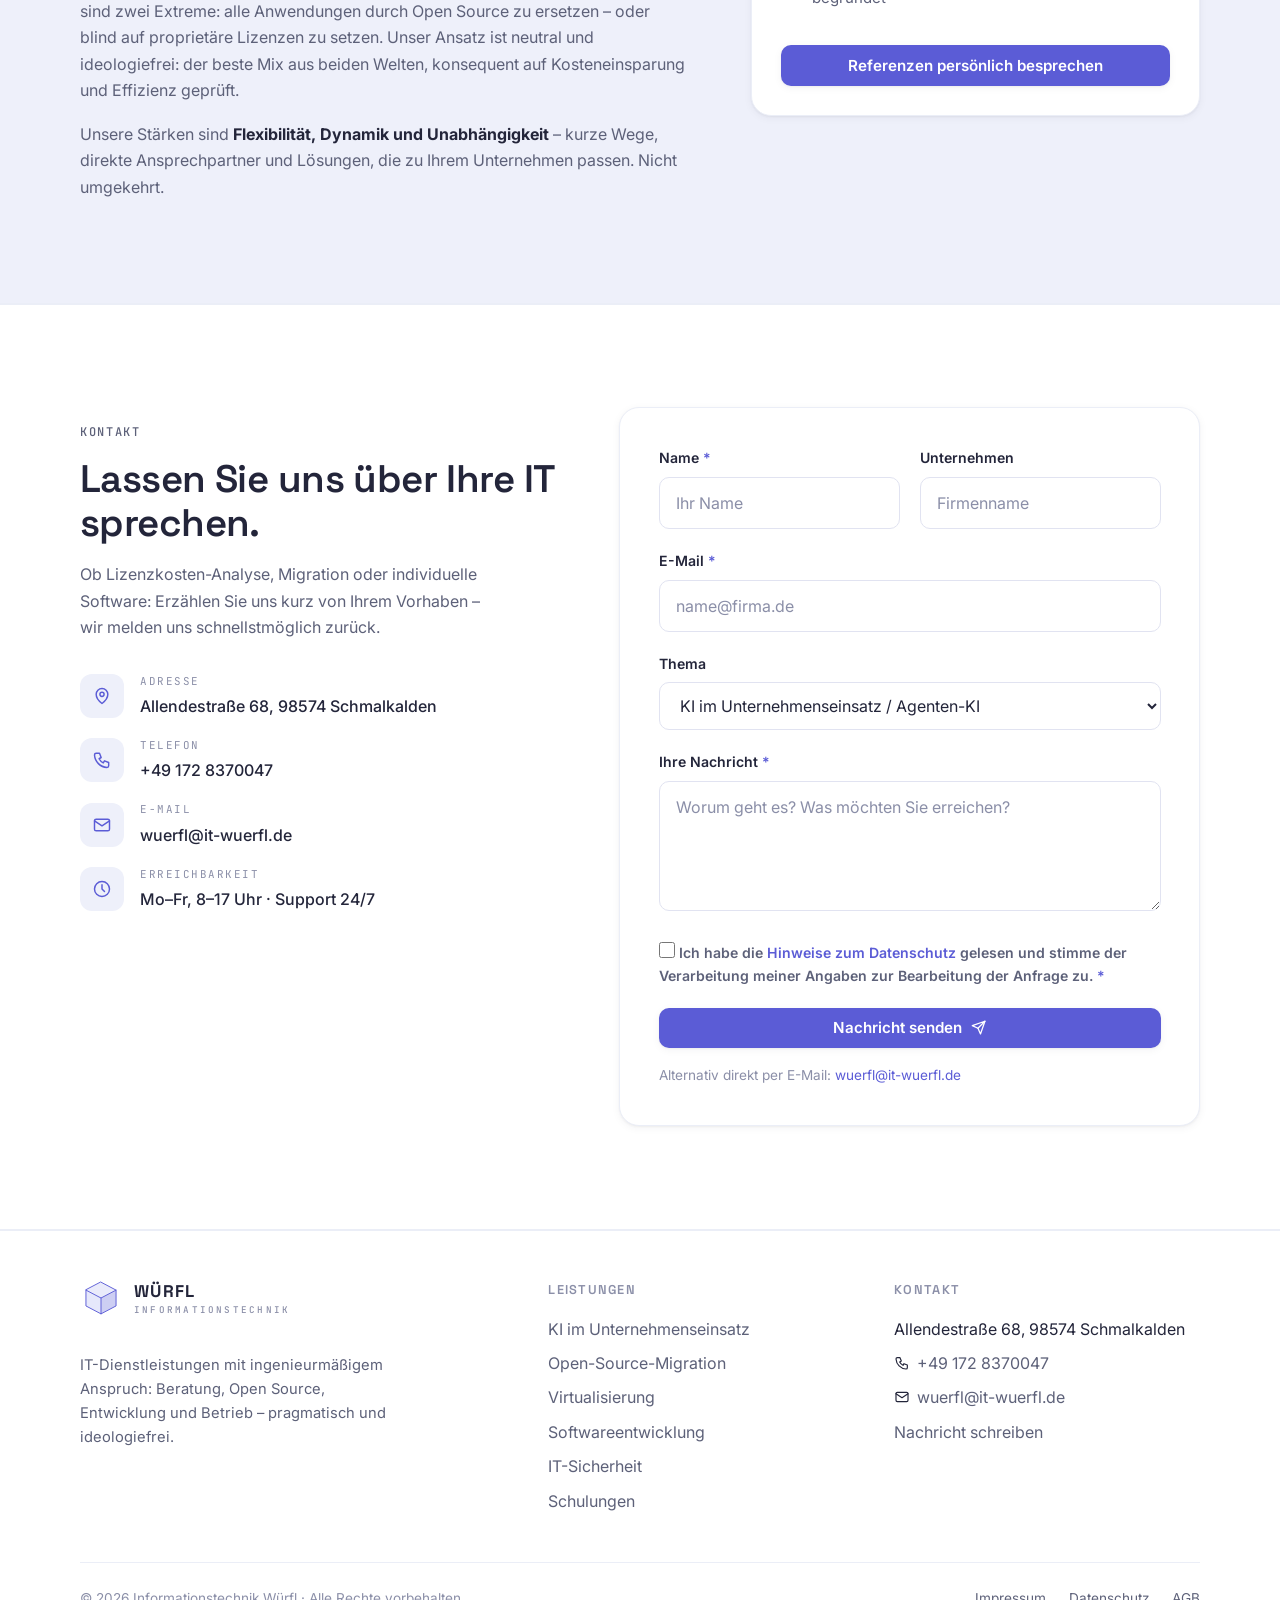
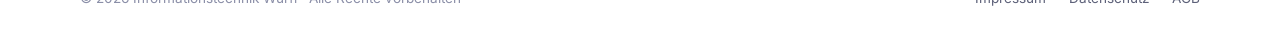
==== commit 417de163: "minor text changes" ====
--- a/index.html
+++ b/index.html
@@ -4,7 +4,7 @@
   <meta charset="UTF-8">
   <meta name="viewport" content="width=device-width, initial-scale=1">
   <title>Informationstechnik Würfl — IT-Dienstleistungen, Open Source &amp; Softwareentwicklung</title>
-  <meta name="description" content="Informationstechnik Würfl: IT-Beratung, Open-Source-Migration, Virtualisierung, Softwareentwicklung, IT-Sicherheit und Schulungen. Lizenzkosten senken – pragmatisch und ideologiefrei.">
+  <meta name="description" content="Informationstechnik Würfl: KI im Unternehmenseinsatz, Open-Source-Migration, Virtualisierung, Softwareentwicklung, IT-Sicherheit und Schulungen. Arbeitsprozesse auf agentengesteuerte KI-Prozesse umstellen – pragmatisch und ideologiefrei.">
   <link rel="icon" type="image/svg+xml" href="assets/favicon.svg">
   <link rel="preconnect" href="https://fonts.googleapis.com">
   <link rel="preconnect" href="https://fonts.gstatic.com" crossorigin>
@@ -93,7 +93,7 @@
             </li>
             <li>
               <strong>Linux</strong>
-              <em>Know-how seit Kernel 2.0</em>
+              <em>Know-how seit Kernel 2.0 (1996 Slackware auf UMSDOS) 🐧</em>
             </li>
             <li>
               <strong>Neutral</strong>
@@ -125,8 +125,8 @@
             Virtualisierung
           </span>
           <span class="chip chip--3">
-            <svg viewBox="0 0 24 24" fill="none" stroke="currentColor" stroke-width="2" stroke-linecap="round" stroke-linejoin="round"><path d="M12 3l7 3v5c0 4.5-3 8.5-7 10-4-1.5-7-5.5-7-10V6Z"/><path d="M9.5 12l2 2 3.5-4"/></svg>
-            Sicherheit
+            <svg viewBox="0 0 24 24" fill="none" stroke="currentColor" stroke-width="2" stroke-linecap="round" stroke-linejoin="round"><path d="M12 3l1.9 5.7a2 2 0 0 0 1.4 1.4L21 12l-5.7 1.9a2 2 0 0 0-1.4 1.4L12 21l-1.9-5.7a2 2 0 0 0-1.4-1.4L3 12l5.7-1.9a2 2 0 0 0 1.4-1.4Z"/></svg>
+            Künstliche Intelligenz
           </span>
           <span class="chip chip--4">
             <svg viewBox="0 0 24 24" fill="none" stroke="currentColor" stroke-width="2" stroke-linecap="round" stroke-linejoin="round"><path d="M8 9l-4 3 4 3M16 9l4 3-4 3M13.5 5l-3 14"/></svg>
@@ -149,12 +149,12 @@
           <article class="card reveal">
             <div class="card__icon">
               <svg viewBox="0 0 24 24" fill="none" stroke="currentColor" stroke-width="1.75" stroke-linecap="round" stroke-linejoin="round" aria-hidden="true">
-                <path d="M9 14 4 9l5-5"/><path d="M4 9h10.5a5.5 5.5 0 0 1 0 11H11"/>
-              </svg>
-            </div>
-            <h3>IT-Beratung &amp; Controlling</h3>
-            <p>Strukturierter Blick auf Ihre IT-Landschaft: Wir analysieren Lizenzkosten, planen Infrastrukturen und steuern Hardware- und Software-Rollouts – anbieterunabhängig und mit messbarem Ziel: Effizienz.</p>
-            <p class="card__hint">Analyse · Planung · Rollout</p>
+                <path d="M12 3l1.9 5.7a2 2 0 0 0 1.4 1.4L21 12l-5.7 1.9a2 2 0 0 0-1.4 1.4L12 21l-1.9-5.7a2 2 0 0 0-1.4-1.4L3 12l5.7-1.9a2 2 0 0 0 1.4-1.4Z"/>
+              </svg>
+            </div>
+            <h3>KI im Unternehmenseinsatz</h3>
+            <p>Wir überführen Ihre Arbeitsprozesse in agentengesteuerte KI-Prozesse: von der Analyse der Abläufe bis zum produktiven Einsatz – damit Ihre Teams sich auf das konzentrieren, was wirklich zählt.</p>
+            <p class="card__hint">Prozesse · Agenten · Automatisierung</p>
           </article>
 
           <article class="card reveal">
@@ -255,7 +255,7 @@
             <p style="margin-top:1.3rem">
               Informationstechnik Würfl ist ein junges, aber erfahrenes Unternehmen.
               Inhaber Diplom-Wirtschaftsinformatiker (FH) Wolfgang Würfl begleitet
-              Unix und Linux seit Kernel 2.0 – und verbindet tiefes Systemwissen mit
+              Unix und Linux seit Kernel 2.0 (1996 Slackware auf UMSDOS) 🐧 – und verbindet tiefes Systemwissen mit
               betriebswirtschaftlichem Blick.
             </p>
             <p>
@@ -377,7 +377,7 @@
             <div class="field">
               <label for="cf-topic">Thema</label>
               <select id="cf-topic" name="topic">
-                <option value="beratung">IT-Beratung / Lizenzkosten</option>
+                <option value="ki">KI im Unternehmenseinsatz / Agenten-KI</option>
                 <option value="migration">Open-Source-Migration</option>
                 <option value="virtualisierung">Virtualisierung / Server-Konsolidierung</option>
                 <option value="entwicklung">Softwareentwicklung</option>
@@ -432,7 +432,7 @@
         <div>
           <h4>Leistungen</h4>
           <ul class="footer__list">
-            <li><a href="#leistungen">IT-Beratung &amp; Controlling</a></li>
+            <li><a href="#leistungen">KI im Unternehmenseinsatz</a></li>
             <li><a href="#leistungen">Open-Source-Migration</a></li>
             <li><a href="#leistungen">Virtualisierung</a></li>
             <li><a href="#leistungen">Softwareentwicklung</a></li>
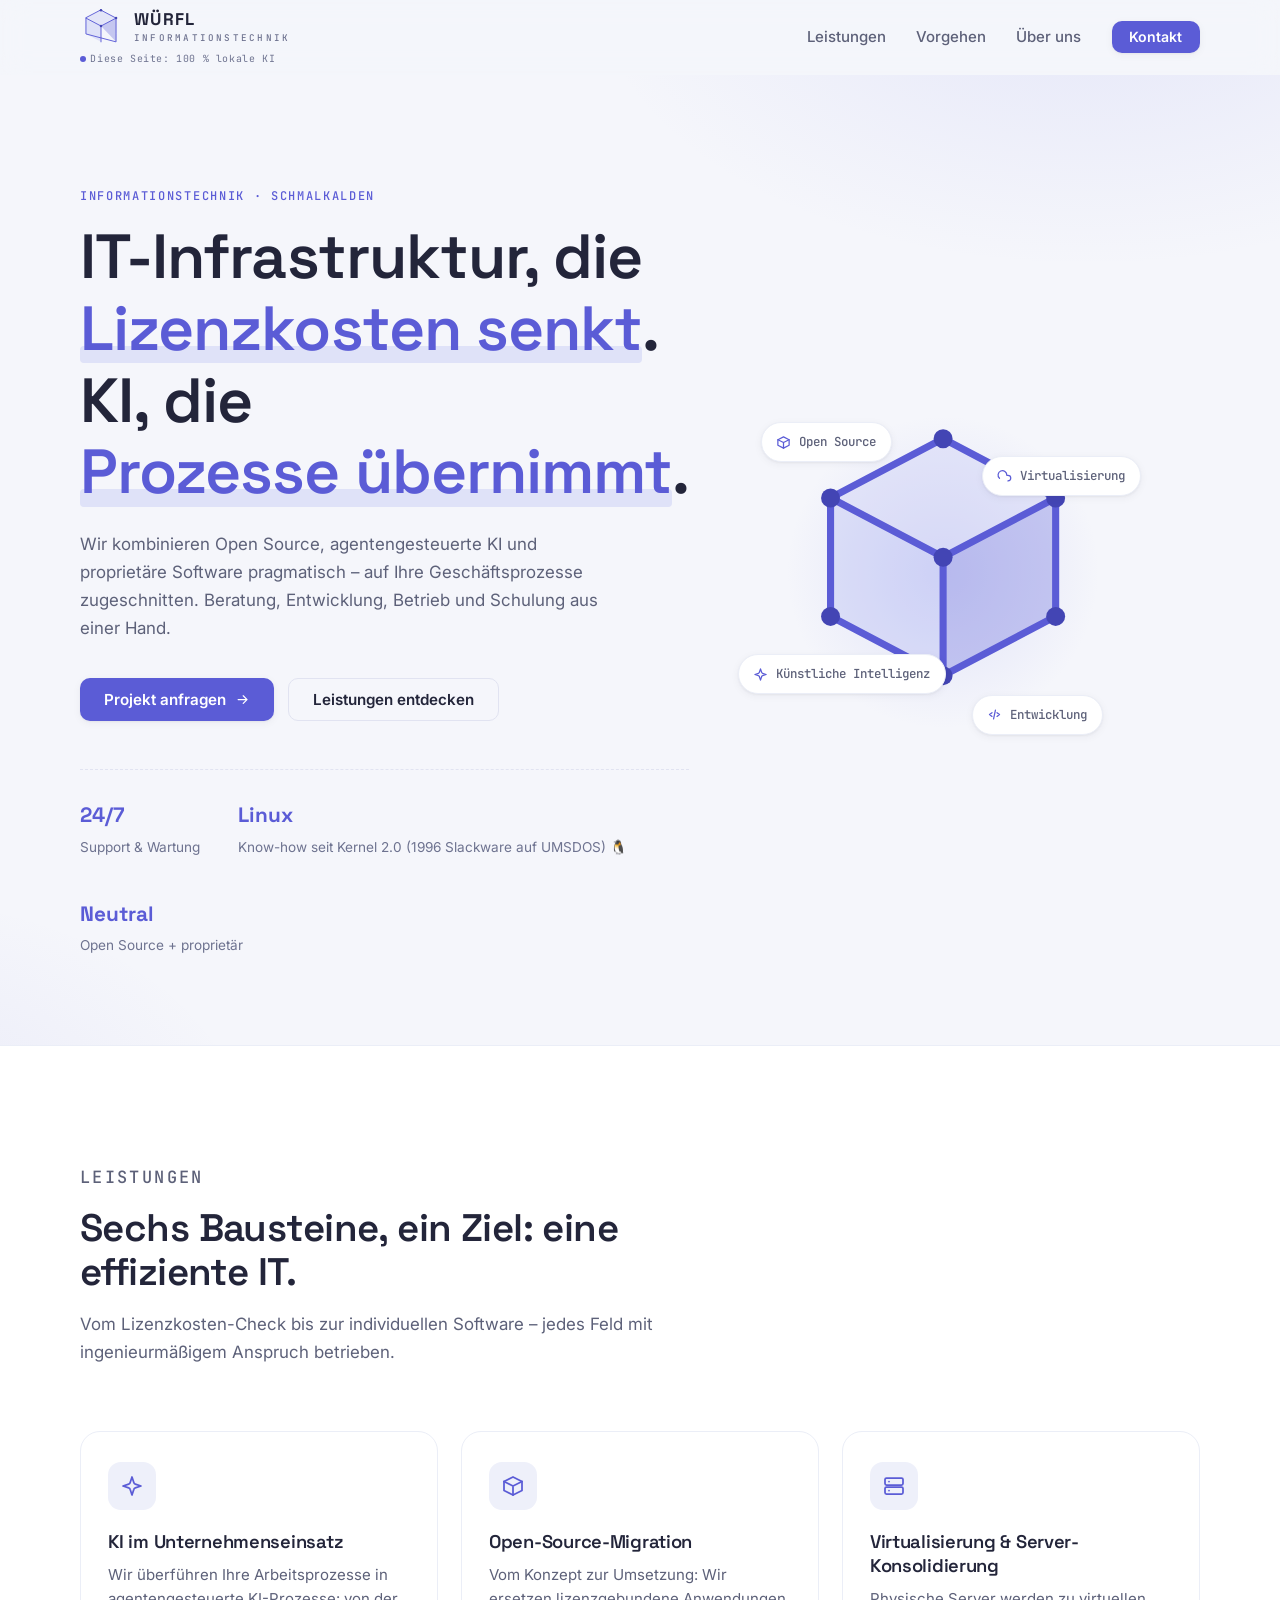
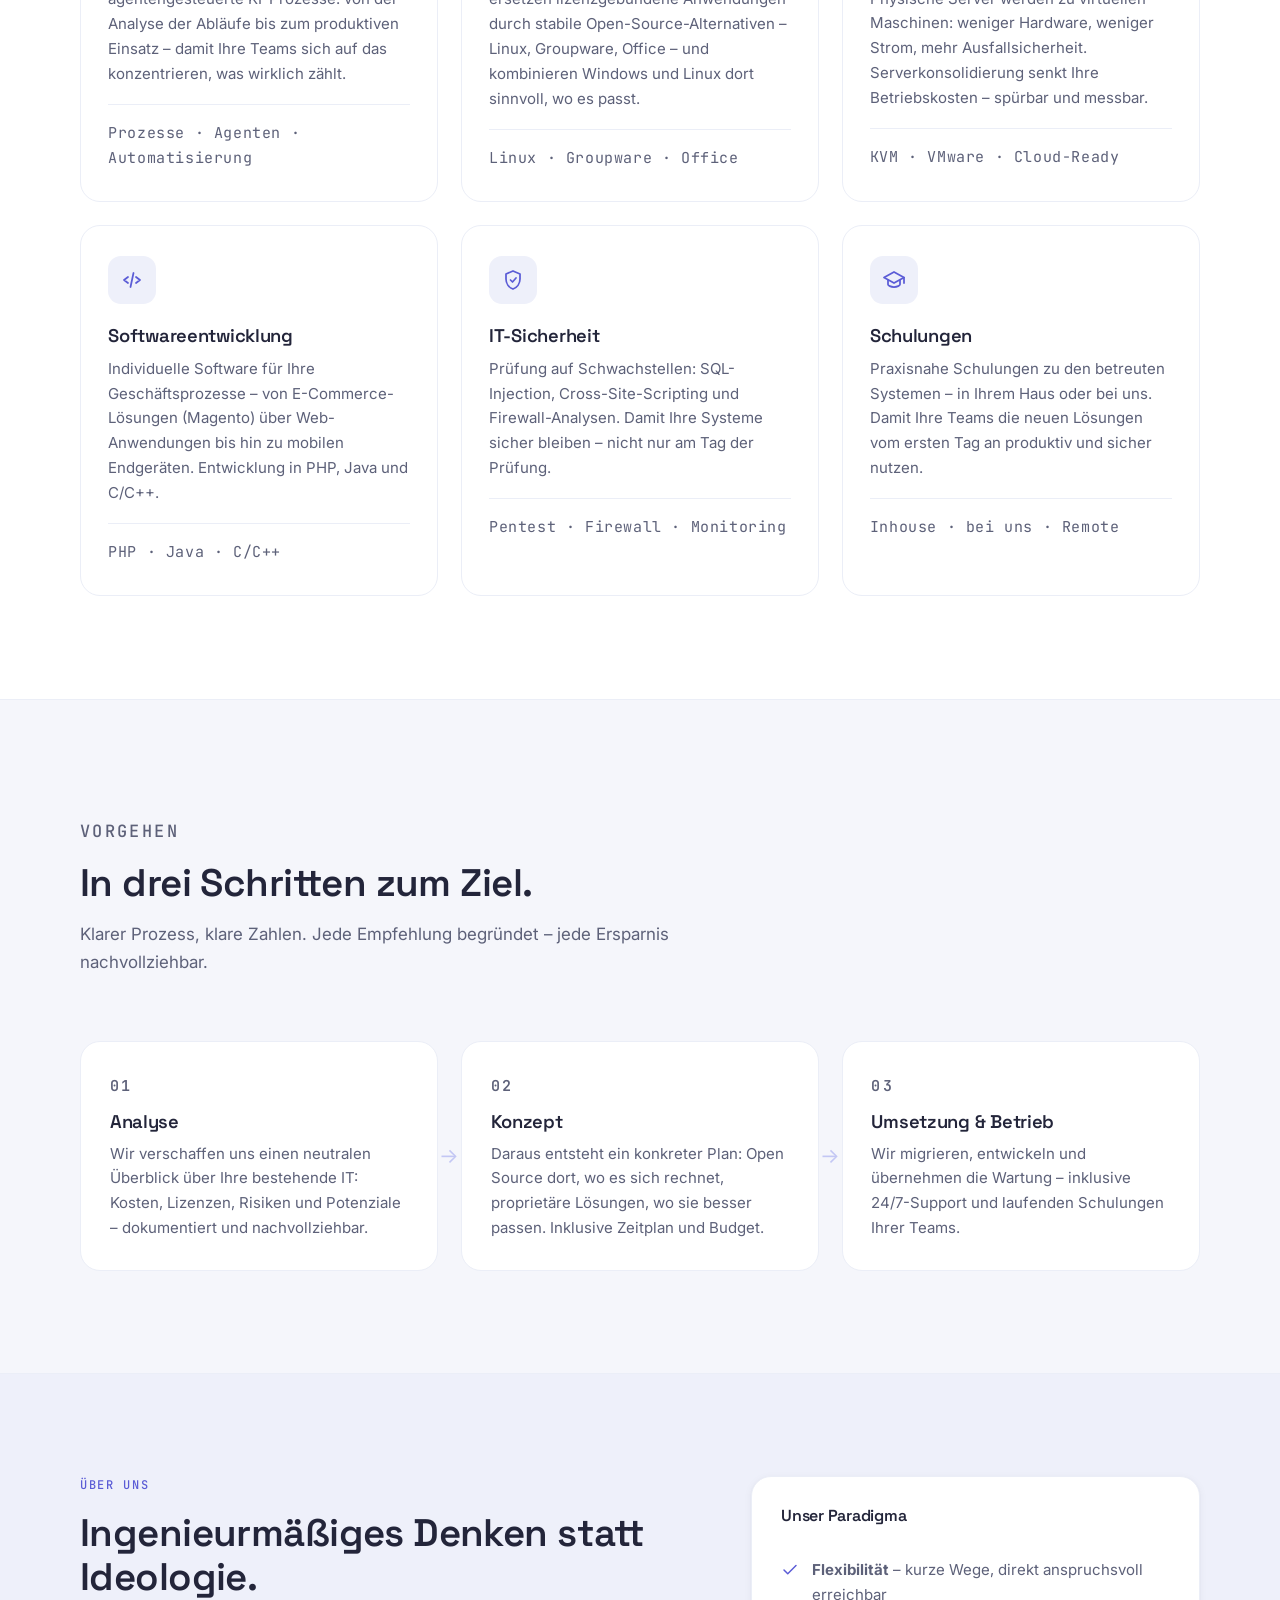
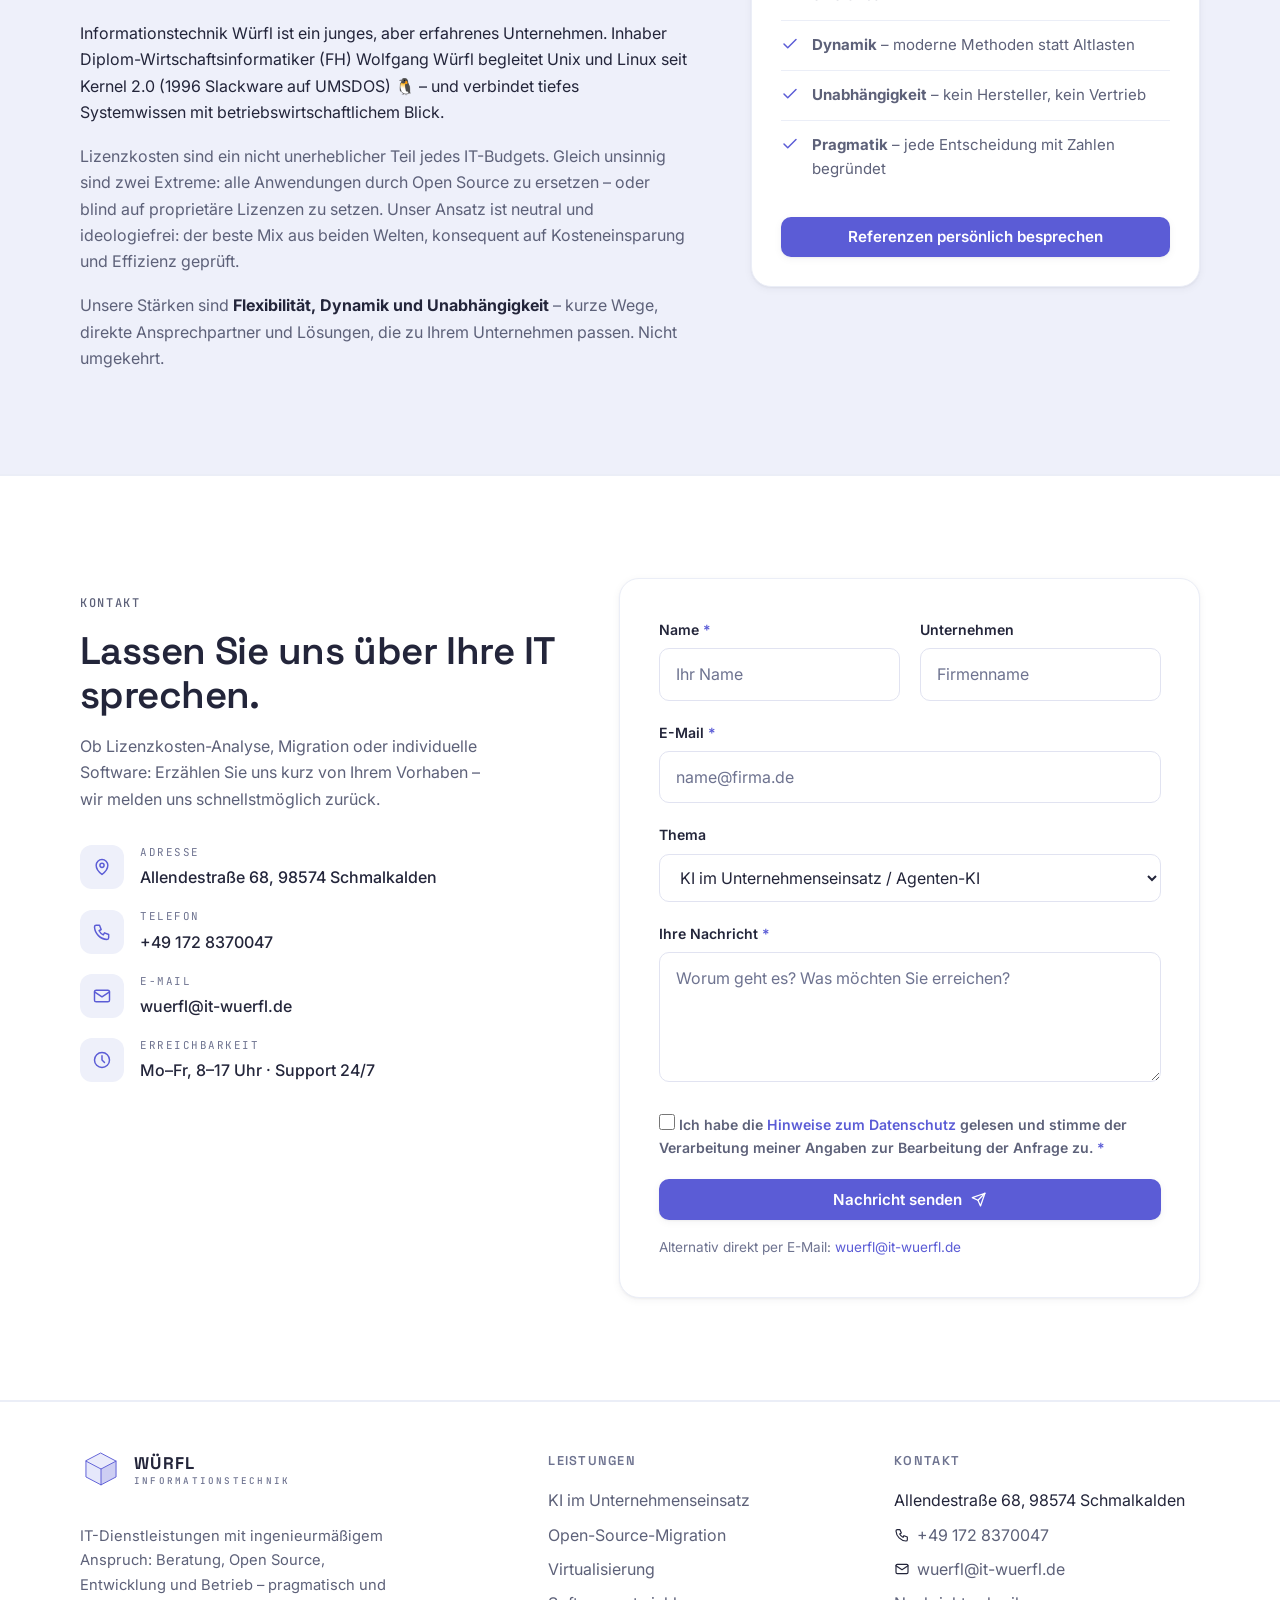
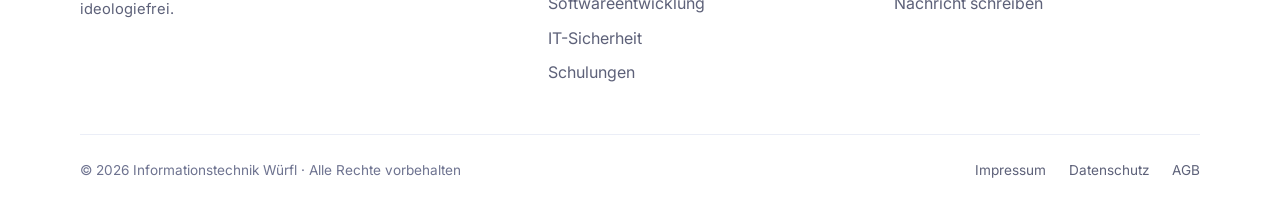
==== commit c6cb7919: "sitemap, cube geo-change" ====
--- a/index.html
+++ b/index.html
@@ -3,8 +3,19 @@
 <head>
   <meta charset="UTF-8">
   <meta name="viewport" content="width=device-width, initial-scale=1">
-  <title>Informationstechnik Würfl — IT-Dienstleistungen, Open Source &amp; Softwareentwicklung</title>
+  <title>Informationstechnik Würfl — KI, Open Source &amp; IT-Dienstleistungen</title>
   <meta name="description" content="Informationstechnik Würfl: KI im Unternehmenseinsatz, Open-Source-Migration, Virtualisierung, Softwareentwicklung, IT-Sicherheit und Schulungen. Arbeitsprozesse auf agentengesteuerte KI-Prozesse umstellen – pragmatisch und ideologiefrei.">
+  <link rel="canonical" href="https://it-wuerfl.de/">
+  <meta property="og:type" content="website">
+  <meta property="og:site_name" content="Informationstechnik Würfl">
+  <meta property="og:locale" content="de_DE">
+  <meta property="og:url" content="https://it-wuerfl.de/">
+  <meta property="og:title" content="Informationstechnik Würfl — KI, Open Source &amp; IT-Dienstleistungen">
+  <meta property="og:description" content="KI im Unternehmenseinsatz, Open-Source-Migration, Virtualisierung, Softwareentwicklung, IT-Sicherheit und Schulungen – pragmatisch und ideologiefrei.">
+  <meta property="og:image" content="https://it-wuerfl.de/assets/og-image.png">
+  <meta property="og:image:width" content="1200">
+  <meta property="og:image:height" content="630">
+  <meta name="twitter:card" content="summary_large_image">
   <link rel="icon" type="image/svg+xml" href="assets/favicon.svg">
   <link rel="preconnect" href="https://fonts.googleapis.com">
   <link rel="preconnect" href="https://fonts.gstatic.com" crossorigin>
@@ -73,11 +84,11 @@
       <div class="container hero__grid">
         <div class="reveal">
           <p class="eyebrow">Informationstechnik · Schmalkalden</p>
-          <h1>IT-Infrastruktur, die <span class="hl">Lizenzkosten&nbsp;senkt</span>.</h1>
+          <h1>IT-Infrastruktur, die <span class="hl">Lizenzkosten&nbsp;senkt</span>. KI, die <span class="hl">Prozesse übernimmt</span>.</h1>
           <p class="lead">
-            Wir kombinieren Open Source und proprietäre Software pragmatisch –
-            auf Ihre Geschäftsprozesse zugeschnitten. Beratung, Entwicklung,
-            Betrieb und Schulung aus einer Hand.
+            Wir kombinieren Open Source, agentengesteuerte KI und proprietäre
+            Software pragmatisch – auf Ihre Geschäftsprozesse zugeschnitten.
+            Beratung, Entwicklung, Betrieb und Schulung aus einer Hand.
           </p>
           <div class="hero__cta">
             <a class="btn btn--primary" href="#kontakt">
--- a/assets/tokens.css
+++ b/assets/tokens.css
@@ -15,7 +15,7 @@
   /* Text */
   --ink: #23253a;
   --ink-soft: #5d6179;
-  --ink-faint: #8b8fa8;
+  --ink-faint: #6e7390;
 
   /* Linie */
   --line: #e1e3f1;
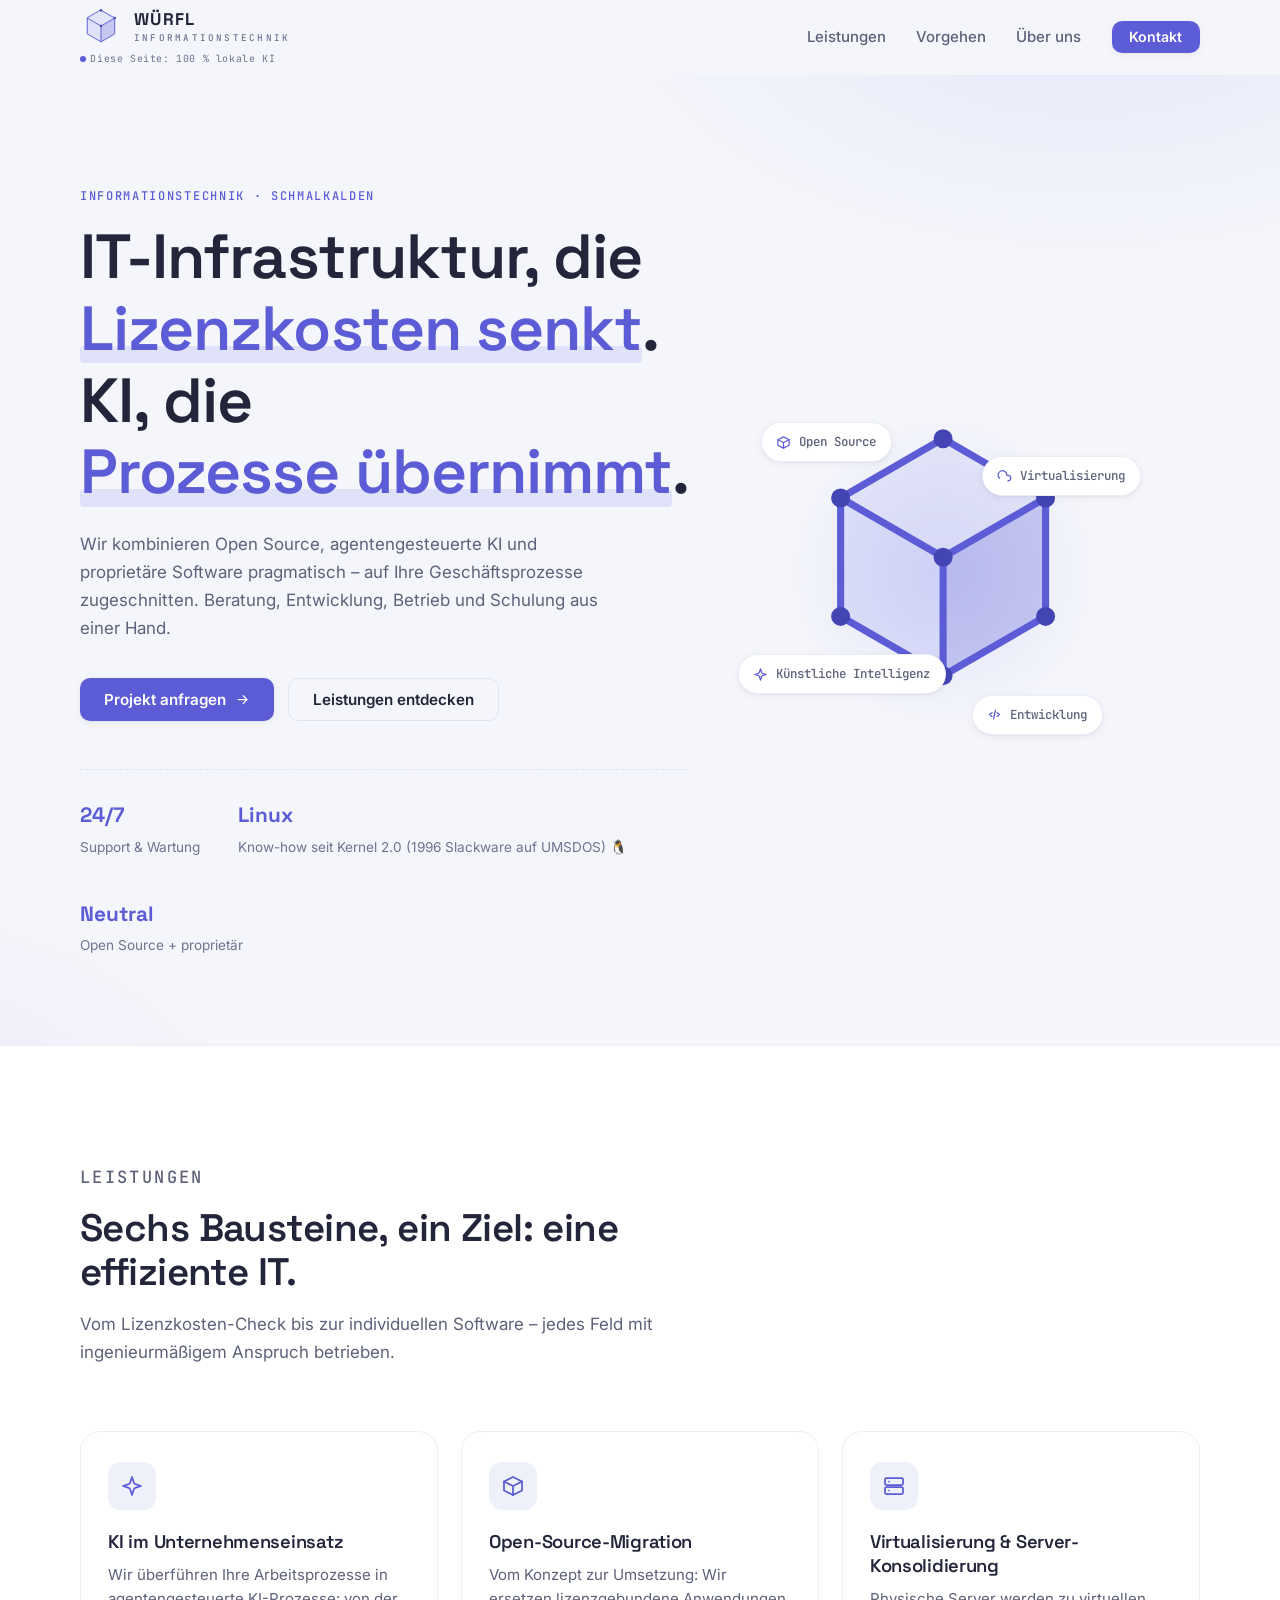
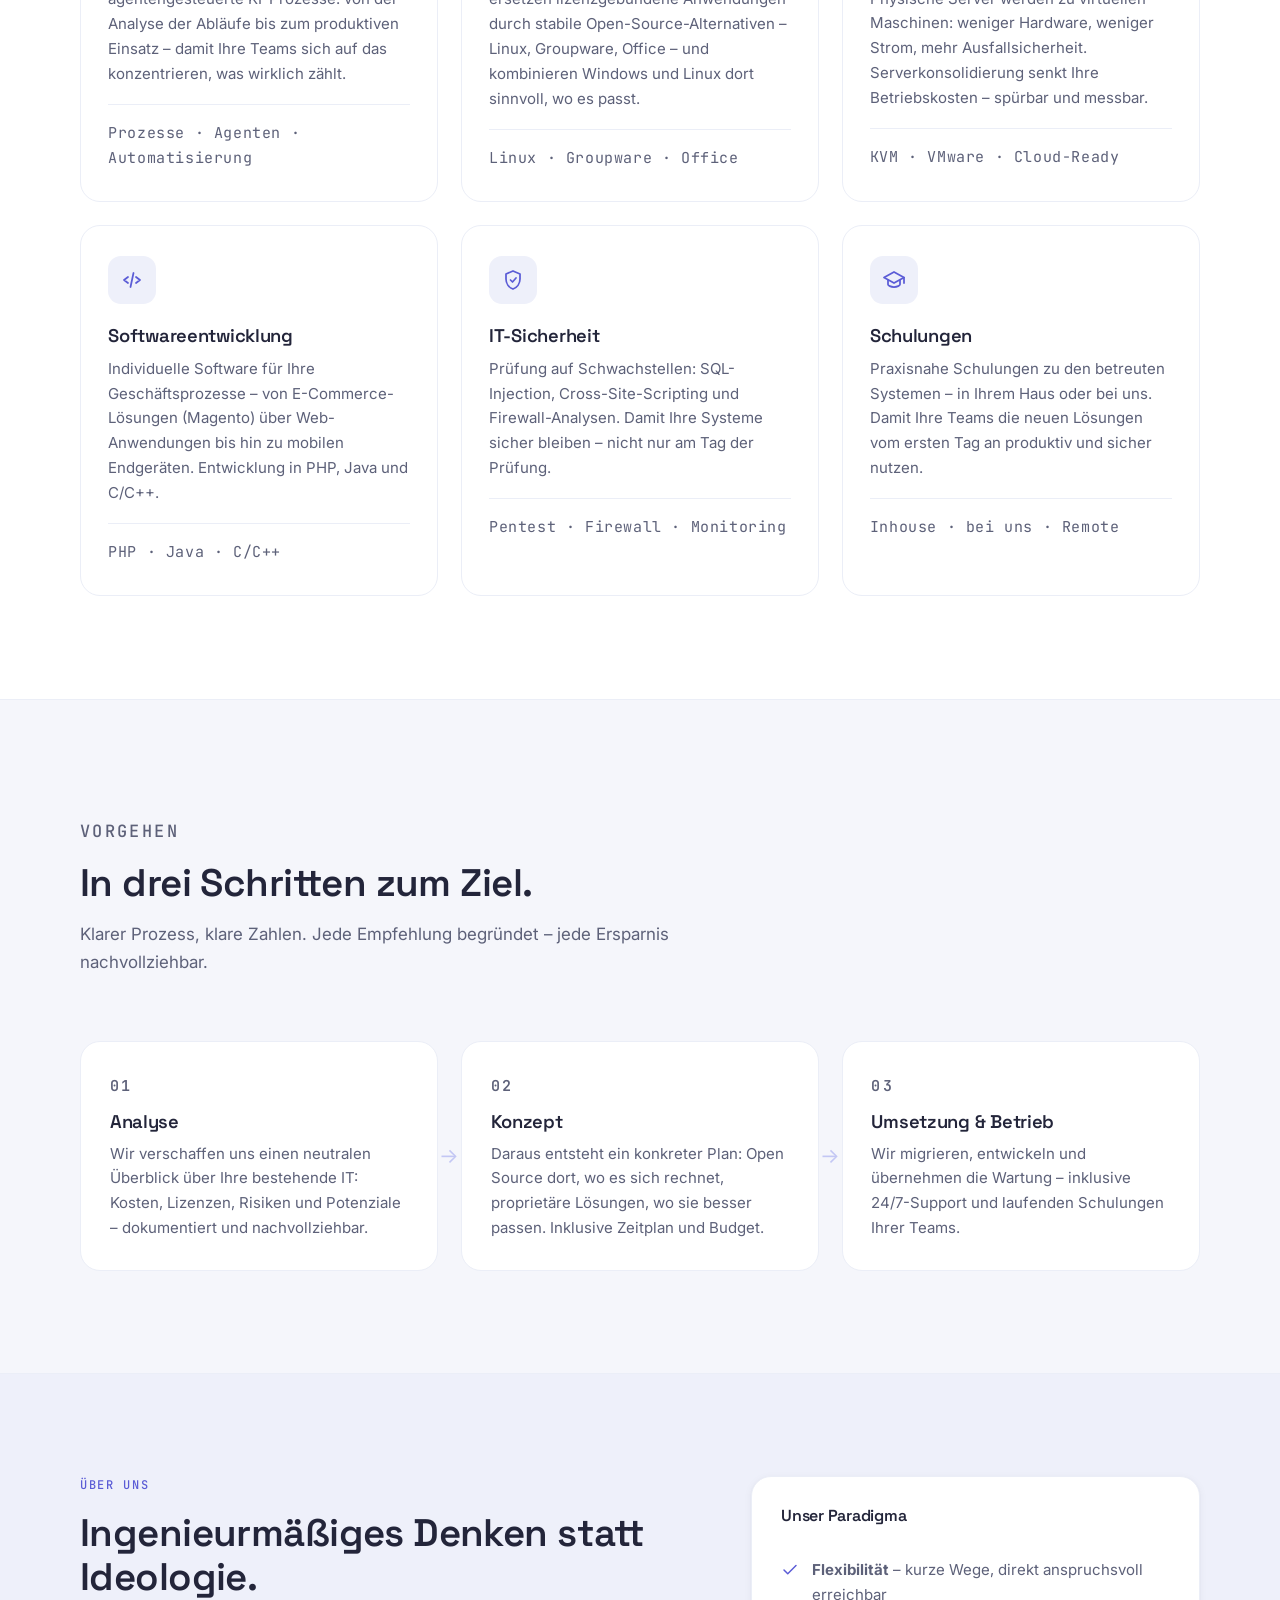
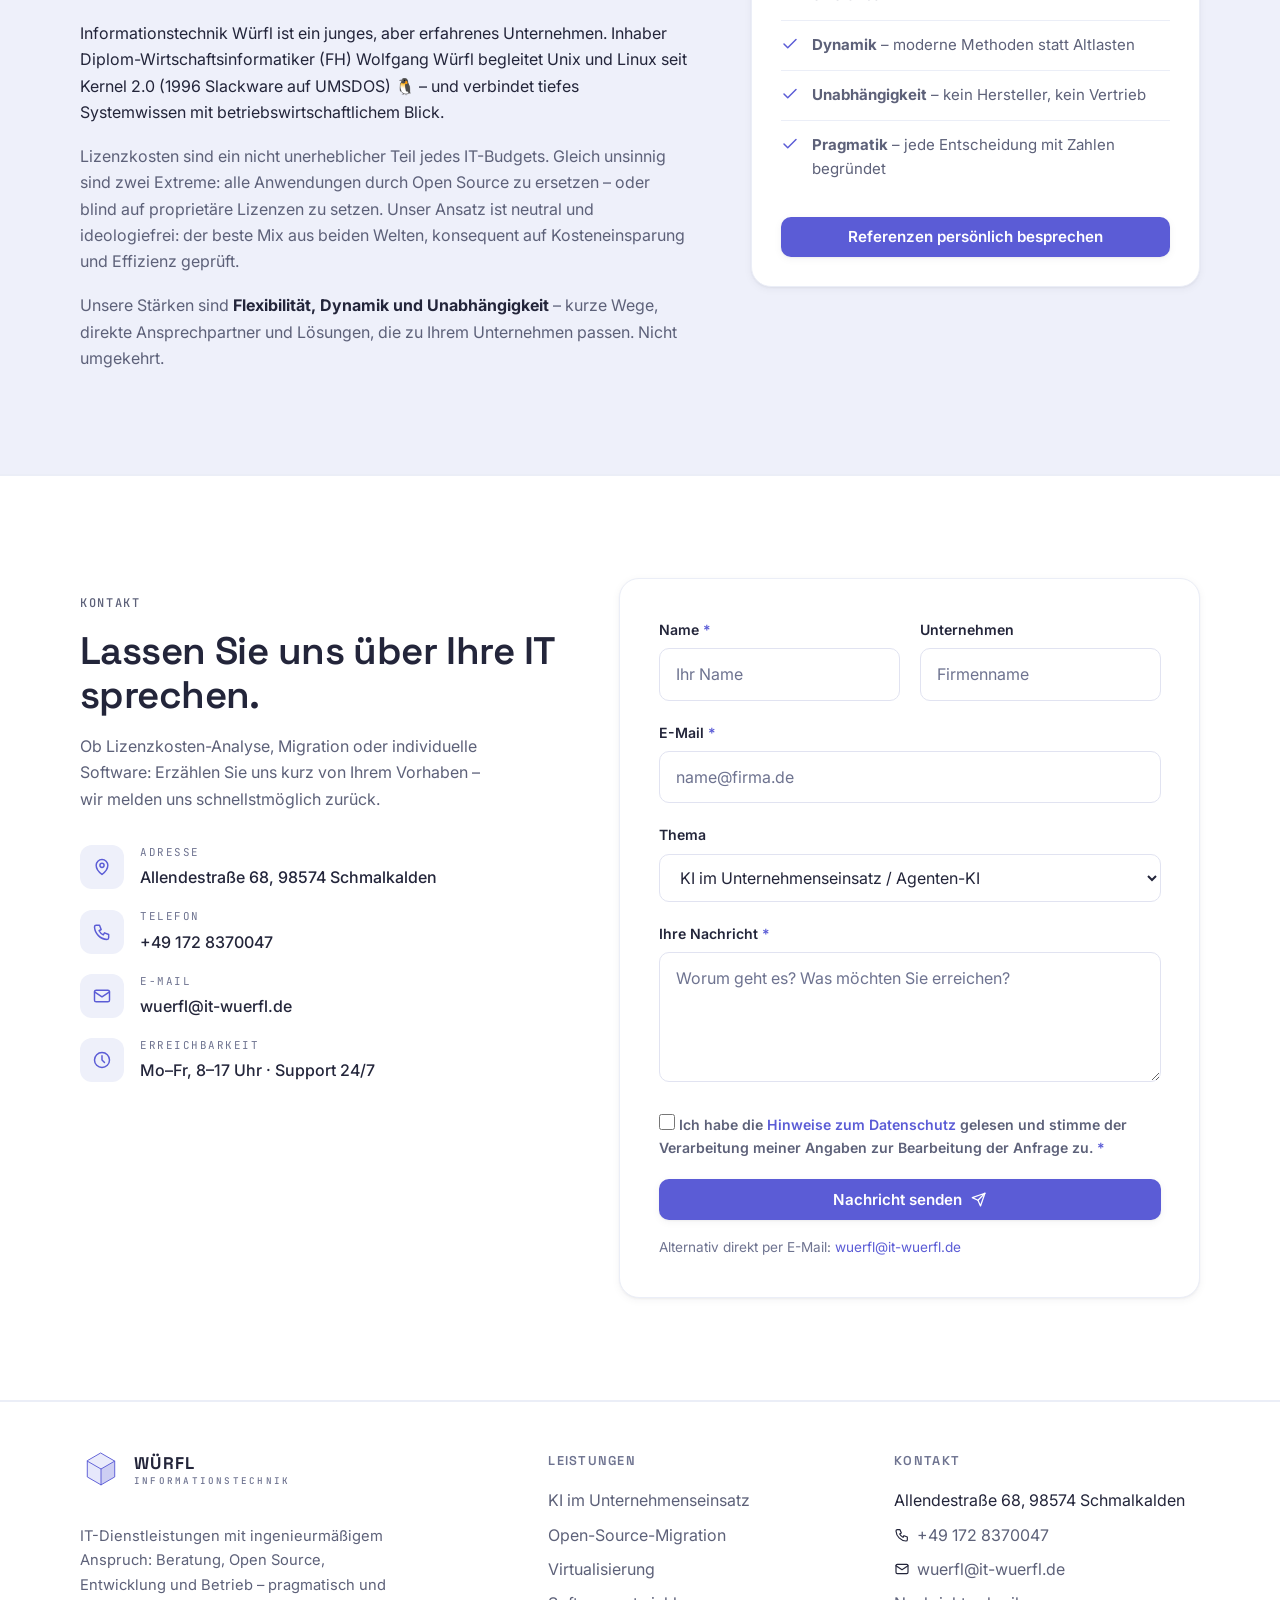
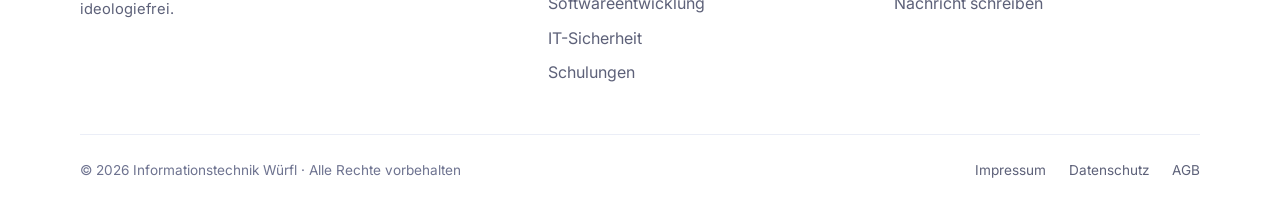
==== commit cf47a75c: "sitemap, cube geo-change" ====
--- a/index.html
+++ b/index.html
@@ -34,12 +34,12 @@
       <div class="nav__brand">
         <a class="brand" href="#top" aria-label="Informationstechnik Würfl – zum Seitenanfang">
           <svg class="brand__mark" viewBox="0 0 100 106" role="img" aria-label="WÜRFL Logo: isometrischer Würfel">
-            <path class="cube__face cube__face--top" d="M50 8 88 28 50 48 12 28Z"/>
-            <path class="cube__face cube__face--left" d="M50 48 12 28 12 68 50 88Z"/>
-            <path class="cube__face cube__face--right" d="M50 48 88 28 88 68 88 88Z"/>
-            <path class="cube__line" d="M50 8 88 28 88 68 88 88 12 68 12 28Z M50 48V88 M12 28 50 48 88 28"/>
+            <path class="cube__face cube__face--top" d="M50 8 84.6 28 50 48 15.4 28Z"/>
+            <path class="cube__face cube__face--left" d="M50 48 15.4 28 15.4 68 50 88Z"/>
+            <path class="cube__face cube__face--right" d="M50 48 84.6 28 84.6 68 50 88Z"/>
+            <path class="cube__line" d="M50 8 84.6 28 84.6 68 50 88 15.4 68 15.4 28Z M50 48V88 M15.4 28 50 48 84.6 28"/>
             <circle class="cube__dot" cx="50" cy="8" r="3.2"/>
-            <circle class="cube__dot" cx="88" cy="28" r="3.2"/>
+            <circle class="cube__dot" cx="84.6" cy="28" r="3.2"/>
             <circle class="cube__dot" cx="50" cy="48" r="3.2"/>
           </svg>
           <span class="brand__text">WÜRFL<small>Informationstechnik</small></span>
@@ -115,17 +115,17 @@
 
         <div class="hero__art reveal" aria-hidden="true">
           <svg class="cube" viewBox="0 0 100 106">
-            <path class="cube__face cube__face--top" d="M50 8 88 28 50 48 12 28Z"/>
-            <path class="cube__face cube__face--left" d="M50 48 12 28 12 68 50 88Z"/>
-            <path class="cube__face cube__face--right" d="M50 48 88 28 88 68 50 88Z"/>
-            <path class="cube__line" d="M50 8 88 28 88 68 50 88 12 68 12 28Z M50 48V88 M12 28 50 48 88 28"/>
+            <path class="cube__face cube__face--top" d="M50 8 84.6 28 50 48 15.4 28Z"/>
+            <path class="cube__face cube__face--left" d="M50 48 15.4 28 15.4 68 50 88Z"/>
+            <path class="cube__face cube__face--right" d="M50 48 84.6 28 84.6 68 50 88Z"/>
+            <path class="cube__line" d="M50 8 84.6 28 84.6 68 50 88 15.4 68 15.4 28Z M50 48V88 M15.4 28 50 48 84.6 28"/>
             <circle class="cube__dot" cx="50" cy="8" r="3.2"/>
-            <circle class="cube__dot" cx="88" cy="28" r="3.2"/>
+            <circle class="cube__dot" cx="84.6" cy="28" r="3.2"/>
             <circle class="cube__dot" cx="50" cy="48" r="3.2"/>
-            <circle class="cube__dot" cx="12" cy="28" r="3.2"/>
-            <circle class="cube__dot" cx="88" cy="68" r="3.2"/>
+            <circle class="cube__dot" cx="15.4" cy="28" r="3.2"/>
+            <circle class="cube__dot" cx="84.6" cy="68" r="3.2"/>
             <circle class="cube__dot" cx="50" cy="88" r="3.2"/>
-            <circle class="cube__dot" cx="12" cy="68" r="3.2"/>
+            <circle class="cube__dot" cx="15.4" cy="68" r="3.2"/>
           </svg>
           <span class="chip chip--1">
             <svg viewBox="0 0 24 24" fill="none" stroke="currentColor" stroke-width="2" stroke-linecap="round" stroke-linejoin="round"><path d="M12 3 3 7.5v9L12 21l9-4.5v-9Z"/><path d="M12 12 3 7.5M12 12l9-4.5M12 12v9"/></svg>
@@ -427,10 +427,10 @@
         <div>
           <a class="brand" href="#top" style="margin-bottom:1rem">
             <svg class="brand__mark" viewBox="0 0 100 106" aria-hidden="true">
-              <path class="cube__face cube__face--top" d="M50 8 88 28 50 48 12 28Z"/>
-              <path class="cube__face cube__face--left" d="M50 48 12 28 12 68 50 88Z"/>
-              <path class="cube__face cube__face--right" d="M50 48 88 28 88 68 50 88Z"/>
-              <path class="cube__line" d="M50 8 88 28 88 68 50 88 12 68 12 28Z M50 48V88 M12 28 50 48 88 28"/>
+              <path class="cube__face cube__face--top" d="M50 8 84.6 28 50 48 15.4 28Z"/>
+              <path class="cube__face cube__face--left" d="M50 48 15.4 28 15.4 68 50 88Z"/>
+              <path class="cube__face cube__face--right" d="M50 48 84.6 28 84.6 68 50 88Z"/>
+              <path class="cube__line" d="M50 8 84.6 28 84.6 68 50 88 15.4 68 15.4 28Z M50 48V88 M15.4 28 50 48 84.6 28"/>
             </svg>
             <span class="brand__text">WÜRFL<small>Informationstechnik</small></span>
           </a>
